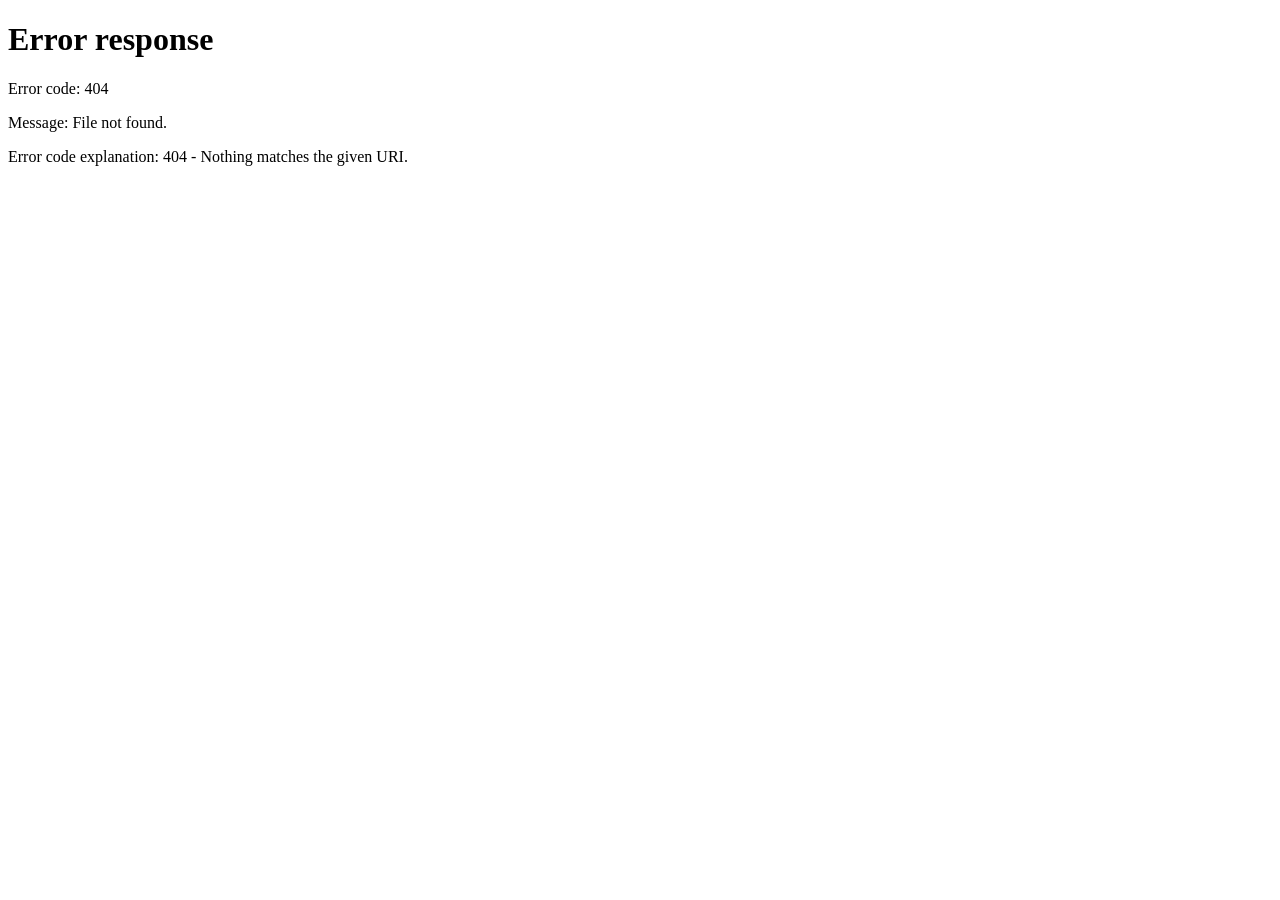
==== admin.html @ f564d9ea "Update existing files" ====
<!DOCTYPE html>
<html lang="en">
<head>
    <meta charset="UTF-8">
    <meta name="viewport" content="width=device-width, initial-scale=1.0">
    <title>PyPlay - Admin Control Panel</title>
    <!-- Fonts -->
    <link href="https://fonts.googleapis.com/css2?family=Inter:wght@400;500;600;700;800&display=swap" rel="stylesheet">
    <!-- Custom CSS -->
    <link rel="stylesheet" href="style.css">
    <style>
        .admin-layout {
            display: flex;
            flex-direction: column;
            gap: 2rem;
            height: calc(100vh - 120px);
            overflow-y: auto;
            padding: 1rem;
        }
        .stats-summary {
            display: grid;
            grid-template-columns: repeat(4, 1fr);
            gap: 1.5rem;
        }
        .admin-stat-card {
            background: var(--panel-bg);
            border: 1px solid var(--panel-border);
            border-radius: 16px;
            padding: 1.75rem;
            backdrop-filter: var(--glass-blur);
            text-align: left;
            position: relative;
            overflow: hidden;
        }
        .admin-stat-card::after {
            content: '';
            position: absolute;
            bottom: 0;
            left: 0;
            width: 100%;
            height: 4px;
            background: linear-gradient(90deg, #ef4444, #f59e0b);
        }
        .stat-label {
            font-size: 0.8rem;
            font-weight: 700;
            text-transform: uppercase;
            color: var(--text-muted);
            letter-spacing: 0.05em;
        }
        .stat-number {
            font-size: 2.25rem;
            font-weight: 800;
            color: #fff;
            margin-top: 0.5rem;
        }
        .user-table-container {
            flex-grow: 1;
            padding: 2rem;
            overflow-x: auto;
        }
        .admin-table {
            width: 100%;
            border-collapse: collapse;
            text-align: left;
        }
        .admin-table th {
            padding: 1rem;
            border-bottom: 2px solid var(--panel-border);
            font-size: 0.8rem;
            text-transform: uppercase;
            color: var(--text-muted);
            font-weight: 700;
        }
        .admin-table td {
            padding: 1.25rem 1rem;
            border-bottom: 1px solid rgba(255, 255, 255, 0.03);
            font-size: 0.9rem;
            color: var(--text-main);
            vertical-align: middle;
        }
        .admin-table tr:hover {
            background: rgba(255, 255, 255, 0.02);
        }
        .select-role {
            background: rgba(0,0,0,0.3);
            border: 1px solid var(--panel-border);
            color: #fff;
            padding: 0.35rem 0.75rem;
            border-radius: 8px;
            font-family: var(--font-ui);
            font-size: 0.85rem;
            outline: none;
            cursor: pointer;
        }
        .sync-banner {
            background: rgba(245, 158, 11, 0.1);
            border: 1px solid #f59e0b;
            color: #f59e0b;
            padding: 1rem;
            border-radius: 12px;
            display: flex;
            justify-content: space-between;
            align-items: center;
        }
        @media (max-width: 1024px) {
            .stats-summary {
                grid-template-columns: repeat(2, 1fr);
            }
        }
        @media (max-width: 640px) {
            .stats-summary {
                grid-template-columns: 1fr;
            }
        }
    </style>
</head>
<body>
    <div class="app-container">
        <!-- Header -->
        <header class="glass-panel header" id="admin-app-header">
            <div style="display: flex; align-items: center; gap: 1.5rem;">
                <a href="index.html" class="logo">
                    <div class="logo-icon">🐍</div>
                    <h1>PyPlay</h1>
                </a>
                <a href="index.html" class="btn btn-outline" style="padding: 0.35rem 0.75rem; font-size: 0.8rem;">🏠 Home</a>
                <span style="font-size:0.8rem; font-weight:700; background:rgba(239,68,68,0.15); color:#fca5a5; border:1px solid rgba(239,68,68,0.3); padding:0.2rem 0.6rem; border-radius:99px;">🛡️ Admin Panel</span>
            </div>
            <div id="admin-header-auth" style="display:flex; align-items:center; gap:1rem;"></div>
        </header>

        <!-- Main Workspace: Admin Layout -->
        <main class="admin-layout">
            <!-- Sync/Warning Banner -->
            <div class="sync-banner" id="sync-status-banner">
                <div>
                    <strong>⚠️ Running in Offline Demo Mode:</strong> No Google Sheets connection. Paste your script URL in the settings cog ⚙️ above to fetch live data!
                </div>
                <button class="btn btn-primary" id="generate-mock-users-btn" style="padding:0.4rem 0.8rem; font-size:0.75rem;">Generate Mock Data</button>
            </div>

            <!-- Premium Navigation Tabs -->
            <div class="tabs-container" style="display: flex; gap: 1rem; border-bottom: 1px solid var(--panel-border); padding-bottom: 1rem; margin-bottom: 0.5rem; flex-wrap: wrap;">
                <button class="btn btn-primary tab-btn" id="tab-learners-btn" onclick="switchTab('learners')" style="display: flex; align-items: center; gap: 0.5rem;">👥 Learners & Accounts</button>
                <button class="btn btn-outline tab-btn" id="tab-courses-btn" onclick="switchTab('courses')" style="display: flex; align-items: center; gap: 0.5rem;">📊 Course Analytics</button>
                <button class="btn btn-outline tab-btn" id="tab-logs-btn" onclick="switchTab('logs')" style="display: flex; align-items: center; gap: 0.5rem;">📜 System Activity Logs</button>
            </div>

            <!-- Tab 1 Content: Learners & Accounts -->
            <div id="tab-content-learners" class="tab-content" style="display: flex; flex-direction: column; gap: 2rem;">
                <!-- Stats grid -->
                <section class="stats-summary">
                    <div class="admin-stat-card">
                        <span class="stat-label">Total Users</span>
                        <div class="stat-number" id="stat-total-users">0</div>
                    </div>
                    <div class="admin-stat-card">
                        <span class="stat-label">Python Graduates</span>
                        <div class="stat-number" id="stat-total-graduates">0</div>
                    </div>
                    <div class="admin-stat-card">
                        <span class="stat-label">Avg. Progress</span>
                        <div class="stat-number" id="stat-avg-progress">0%</div>
                    </div>
                    <div class="admin-stat-card">
                        <span class="stat-label">Total System XP</span>
                        <div class="stat-number" id="stat-total-xp">0 XP</div>
                    </div>
                </section>

                <!-- Table of users -->
                <section class="glass-panel user-table-container">
                    <div style="display: flex; justify-content: space-between; align-items: center; margin-bottom: 1.5rem; flex-wrap: wrap; gap: 1rem;">
                        <h3 style="font-size:1.25rem; font-weight:700; color:#fff;">Learner Progression Table</h3>
                        <button class="btn btn-outline" id="force-sync-btn">🔄 Refresh Sheets Data</button>
                    </div>

                    <!-- Search and Filter Controls -->
                    <div class="search-filter-controls" style="display: flex; gap: 1rem; margin-bottom: 1.5rem; flex-wrap: wrap;">
                        <input type="text" id="admin-search-input" placeholder="🔍 Search name or email..." style="flex: 1; min-width: 250px; background: rgba(0,0,0,0.3); border: 1px solid var(--panel-border); color: white; border-radius: 8px; padding: 0.6rem 1rem; font-family: var(--font-ui); font-size: 0.9rem; outline: none; transition: border-color 0.2s;" oninput="filterUsersList()">
                        
                        <select id="admin-role-filter" style="background: rgba(0,0,0,0.3); border: 1px solid var(--panel-border); color: white; border-radius: 8px; padding: 0.6rem 1rem; font-family: var(--font-ui); font-size: 0.9rem; outline: none; cursor: pointer;" onchange="filterUsersList()">
                            <option value="all">👥 All Roles</option>
                            <option value="Learner">Learner</option>
                            <option value="Admin">Admin</option>
                        </select>

                        <select id="admin-progress-filter" style="background: rgba(0,0,0,0.3); border: 1px solid var(--panel-border); color: white; border-radius: 8px; padding: 0.6rem 1rem; font-family: var(--font-ui); font-size: 0.9rem; outline: none; cursor: pointer;" onchange="filterUsersList()">
                            <option value="all">📈 All Progress</option>
                            <option value="in_progress">In Progress</option>
                            <option value="completed">🏆 Graduates</option>
                        </select>
                    </div>

                    <table class="admin-table">
                        <thead>
                            <tr>
                                <th>User</th>
                                <th>Email</th>
                                <th>Role</th>
                                <th>Python Completed</th>
                                <th>Badges</th>
                                <th>Last Active</th>
                            </tr>
                        </thead>
                        <tbody id="users-tbody">
                            <tr>
                                <td colspan="6" style="text-align: center; color: var(--text-muted); padding: 3rem;">No users loaded yet. Add a Google Script URL or generate Mock Data.</td>
                            </tr>
                        </tbody>
                    </table>
                </section>
            </div>

            <!-- Tab 2 Content: Course Analytics -->
            <div id="tab-content-courses" class="tab-content" style="display: none; flex-direction: column; gap: 2rem;">
                <div class="course-analytics-grid" style="display: grid; grid-template-columns: repeat(2, 1fr); gap: 1.5rem;">
                    <!-- Python Basics Card -->
                    <div class="glass-panel course-stat-card" style="padding: 2rem; position: relative; overflow: hidden; border-left: 4px solid #10b981;">
                        <div style="display: flex; justify-content: space-between; align-items: center; margin-bottom: 1.5rem;">
                            <div style="display: flex; align-items: center; gap: 0.75rem;">
                                <span style="font-size: 2.5rem;">🐍</span>
                                <div>
                                    <h4 style="font-size: 1.25rem; font-weight: 700; color: #fff;">Python Basics</h4>
                                    <span style="font-size: 0.75rem; color: var(--text-muted);">13 Lessons • Beginner</span>
                                </div>
                            </div>
                            <span class="badge" style="background: rgba(16, 185, 129, 0.1); color: #10b981;">Active</span>
                        </div>
                        <div style="display: grid; grid-template-columns: repeat(3, 1fr); gap: 1rem; margin-bottom: 1.5rem;">
                            <div>
                                <span style="font-size: 0.75rem; color: var(--text-muted); text-transform: uppercase; font-weight: 700;">Enrolled</span>
                                <div id="course-python-enrolled" style="font-size: 1.75rem; font-weight: 800; color: #fff; margin-top: 0.25rem;">0</div>
                            </div>
                            <div>
                                <span style="font-size: 0.75rem; color: var(--text-muted); text-transform: uppercase; font-weight: 700;">Graduates</span>
                                <div id="course-python-graduates" style="font-size: 1.75rem; font-weight: 800; color: #fff; margin-top: 0.25rem;">0</div>
                            </div>
                            <div>
                                <span style="font-size: 0.75rem; color: var(--text-muted); text-transform: uppercase; font-weight: 700;">Avg Progress</span>
                                <div id="course-python-avg-progress" style="font-size: 1.75rem; font-weight: 800; color: #fff; margin-top: 0.25rem;">0%</div>
                            </div>
                        </div>
                        <div>
                            <div style="display: flex; justify-content: space-between; font-size: 0.8rem; margin-bottom: 0.35rem; color: var(--text-muted);">
                                <span>Overall Syllabus Progress</span>
                                <span id="course-python-progress-text">0%</span>
                            </div>
                            <div class="progress-bar-bg" style="width: 100%; height: 8px;">
                                <div id="course-python-progress-bar" class="progress-bar-fill" style="width: 0%; background: #10b981;"></div>
                            </div>
                        </div>
                    </div>

                    <!-- OpenCV Card -->
                    <div class="glass-panel course-stat-card" style="padding: 2rem; position: relative; overflow: hidden; border-left: 4px solid #3b82f6;">
                        <div style="display: flex; justify-content: space-between; align-items: center; margin-bottom: 1.5rem;">
                            <div style="display: flex; align-items: center; gap: 0.75rem;">
                                <span style="font-size: 2.5rem;">📷</span>
                                <div>
                                    <h4 style="font-size: 1.25rem; font-weight: 700; color: #fff;">OpenCV with Python</h4>
                                    <span style="font-size: 0.75rem; color: var(--text-muted);">14 Lessons • Intermediate</span>
                                </div>
                            </div>
                            <span class="badge" style="background: rgba(59, 130, 246, 0.1); color: #3b82f6;">Active</span>
                        </div>
                        <div style="display: grid; grid-template-columns: repeat(3, 1fr); gap: 1rem; margin-bottom: 1.5rem;">
                            <div>
                                <span style="font-size: 0.75rem; color: var(--text-muted); text-transform: uppercase; font-weight: 700;">Enrolled</span>
                                <div id="course-opencv-enrolled" style="font-size: 1.75rem; font-weight: 800; color: #fff; margin-top: 0.25rem;">0</div>
                            </div>
                            <div>
                                <span style="font-size: 0.75rem; color: var(--text-muted); text-transform: uppercase; font-weight: 700;">Graduates</span>
                                <div id="course-opencv-graduates" style="font-size: 1.75rem; font-weight: 800; color: #fff; margin-top: 0.25rem;">0</div>
                            </div>
                            <div>
                                <span style="font-size: 0.75rem; color: var(--text-muted); text-transform: uppercase; font-weight: 700;">Avg Progress</span>
                                <div id="course-opencv-avg-progress" style="font-size: 1.75rem; font-weight: 800; color: #fff; margin-top: 0.25rem;">0%</div>
                            </div>
                        </div>
                        <div>
                            <div style="display: flex; justify-content: space-between; font-size: 0.8rem; margin-bottom: 0.35rem; color: var(--text-muted);">
                                <span>Overall Syllabus Progress</span>
                                <span id="course-opencv-progress-text">0%</span>
                            </div>
                            <div class="progress-bar-bg" style="width: 100%; height: 8px;">
                                <div id="course-opencv-progress-bar" class="progress-bar-fill" style="width: 0%; background: #3b82f6;"></div>
                            </div>
                        </div>
                    </div>

                    <!-- Arduino Card -->
                    <div class="glass-panel course-stat-card" style="padding: 2rem; position: relative; overflow: hidden; border-left: 4px solid #ef4444;">
                        <div style="display: flex; justify-content: space-between; align-items: center; margin-bottom: 1.5rem;">
                            <div style="display: flex; align-items: center; gap: 0.75rem;">
                                <span style="font-size: 2.5rem;">🤖</span>
                                <div>
                                    <h4 style="font-size: 1.25rem; font-weight: 700; color: #fff;">Arduino & Electronics</h4>
                                    <span style="font-size: 0.75rem; color: var(--text-muted);">10 Lessons • Beginner</span>
                                </div>
                            </div>
                            <span class="badge" style="background: rgba(239, 68, 68, 0.1); color: #ef4444;">Active</span>
                        </div>
                        <div style="display: grid; grid-template-columns: repeat(3, 1fr); gap: 1rem; margin-bottom: 1.5rem;">
                            <div>
                                <span style="font-size: 0.75rem; color: var(--text-muted); text-transform: uppercase; font-weight: 700;">Enrolled</span>
                                <div id="course-arduino-enrolled" style="font-size: 1.75rem; font-weight: 800; color: #fff; margin-top: 0.25rem;">0</div>
                            </div>
                            <div>
                                <span style="font-size: 0.75rem; color: var(--text-muted); text-transform: uppercase; font-weight: 700;">Graduates</span>
                                <div id="course-arduino-graduates" style="font-size: 1.75rem; font-weight: 800; color: #fff; margin-top: 0.25rem;">0</div>
                            </div>
                            <div>
                                <span style="font-size: 0.75rem; color: var(--text-muted); text-transform: uppercase; font-weight: 700;">Avg Progress</span>
                                <div id="course-arduino-avg-progress" style="font-size: 1.75rem; font-weight: 800; color: #fff; margin-top: 0.25rem;">0%</div>
                            </div>
                        </div>
                        <div>
                            <div style="display: flex; justify-content: space-between; font-size: 0.8rem; margin-bottom: 0.35rem; color: var(--text-muted);">
                                <span>Overall Syllabus Progress</span>
                                <span id="course-arduino-progress-text">0%</span>
                            </div>
                            <div class="progress-bar-bg" style="width: 100%; height: 8px;">
                                <div id="course-arduino-progress-bar" class="progress-bar-fill" style="width: 0%; background: #ef4444;"></div>
                            </div>
                        </div>
                    </div>

                    <!-- Data Vis Card -->
                    <div class="glass-panel course-stat-card" style="padding: 2rem; position: relative; overflow: hidden; border-left: 4px solid #f59e0b;">
                        <div style="display: flex; justify-content: space-between; align-items: center; margin-bottom: 1.5rem;">
                            <div style="display: flex; align-items: center; gap: 0.75rem;">
                                <span style="font-size: 2.5rem;">📊</span>
                                <div>
                                    <h4 style="font-size: 1.25rem; font-weight: 700; color: #fff;">Data Vis & Analytics</h4>
                                    <span style="font-size: 0.75rem; color: var(--text-muted);">10 Lessons • Intermediate</span>
                                </div>
                            </div>
                            <span class="badge" style="background: rgba(245, 158, 11, 0.1); color: #f59e0b;">Active</span>
                        </div>
                        <div style="display: grid; grid-template-columns: repeat(3, 1fr); gap: 1rem; margin-bottom: 1.5rem;">
                            <div>
                                <span style="font-size: 0.75rem; color: var(--text-muted); text-transform: uppercase; font-weight: 700;">Enrolled</span>
                                <div id="course-datavis-enrolled" style="font-size: 1.75rem; font-weight: 800; color: #fff; margin-top: 0.25rem;">0</div>
                            </div>
                            <div>
                                <span style="font-size: 0.75rem; color: var(--text-muted); text-transform: uppercase; font-weight: 700;">Graduates</span>
                                <div id="course-datavis-graduates" style="font-size: 1.75rem; font-weight: 800; color: #fff; margin-top: 0.25rem;">0</div>
                            </div>
                            <div>
                                <span style="font-size: 0.75rem; color: var(--text-muted); text-transform: uppercase; font-weight: 700;">Avg Progress</span>
                                <div id="course-datavis-avg-progress" style="font-size: 1.75rem; font-weight: 800; color: #fff; margin-top: 0.25rem;">0%</div>
                            </div>
                        </div>
                        <div>
                            <div style="display: flex; justify-content: space-between; font-size: 0.8rem; margin-bottom: 0.35rem; color: var(--text-muted);">
                                <span>Overall Syllabus Progress</span>
                                <span id="course-datavis-progress-text">0%</span>
                            </div>
                            <div class="progress-bar-bg" style="width: 100%; height: 8px;">
                                <div id="course-datavis-progress-bar" class="progress-bar-fill" style="width: 0%; background: #f59e0b;"></div>
                            </div>
                        </div>
                    </div>
                </div>
            </div>

            <!-- Tab 3 Content: System Logs -->
            <div id="tab-content-logs" class="tab-content" style="display: none; flex-direction: column; gap: 1.5rem;">
                <div class="glass-panel user-table-container">
                    <div style="display: flex; justify-content: space-between; align-items: center; margin-bottom: 1.5rem; flex-wrap: wrap; gap: 1rem;">
                        <h3 style="font-size:1.25rem; font-weight:700; color:#fff;">System Activity Logs</h3>
                        <input type="text" id="admin-logs-search" placeholder="🔍 Filter logs by details, email, name..." style="width: 300px; background: rgba(0,0,0,0.3); border: 1px solid var(--panel-border); color: white; border-radius: 8px; padding: 0.6rem 1rem; font-family: var(--font-ui); font-size: 0.9rem; outline: none;" oninput="filterLogsList()">
                    </div>
                    <table class="admin-table">
                        <thead>
                            <tr>
                                <th style="width: 20%;">Timestamp</th>
                                <th style="width: 25%;">User</th>
                                <th style="width: 25%;">Email</th>
                                <th style="width: 30%;">Activity Details</th>
                            </tr>
                        </thead>
                        <tbody id="logs-tbody">
                            <tr>
                                <td colspan="4" style="text-align: center; color: var(--text-muted); padding: 3rem;">No activity logs found.</td>
                            </tr>
                        </tbody>
                    </table>
                </div>
            </div>
        </main>
    </div>

    <!-- Scripts -->
    <script src="auth.js"></script>
    <script>
        // Check admin role
        window.addEventListener('DOMContentLoaded', async () => {
            if (!PyPlayAuth.user || PyPlayAuth.user.role !== 'Admin') {
                alert("Access Denied: Admins Only.");
                window.location.href = 'index.html';
                return;
            }

            // Explicitly inject auth controls into the admin header's dedicated slot
            (function renderAdminHeaderAuth() {
                const slot = document.getElementById('admin-header-auth');
                if (!slot || !PyPlayAuth.user) return;
                const u = PyPlayAuth.user;
                document.documentElement.style.setProperty('--accent-primary', u.color);
                slot.innerHTML = `
                    <div class="user-status-widget" onclick="window.location.href='dashboard.html'" style="cursor:pointer; display:flex; align-items:center; gap:0.5rem; background: rgba(255,255,255,0.05); padding: 0.5rem 1rem; border-radius: 99px;">
                        <span style="font-size: 1.5rem; cursor:pointer;" title="Click to edit nickname" onclick="event.stopPropagation(); PyPlayAuth.editNicknamePrompt();">${u.avatar}</span>
                        <span style="font-weight:600; font-size:0.9rem;">${u.name}</span>
                        <span style="font-size: 0.7rem; background:rgba(239, 68, 68, 0.2); color:#fca5a5; padding:0.2rem 0.5rem; border-radius:4px;">Admin</span>
                    </div>
                    <a href="dashboard.html" class="btn btn-outline" style="border-color: rgba(59, 130, 246, 0.4); color: #93c5fd;">📊 Dashboard</a>
                    <button class="btn btn-outline" onclick="PyPlayAuth.openSettingsModal()" style="border-color: rgba(255,255,255,0.2); color: #fff;">⚙️ Settings</button>
                    <button class="btn btn-outline" onclick="PyPlayAuth.logout()">Log Out</button>
                `;
            })();

            let usersList = [];
            let logsList = [];

            // Tab switching system
            window.switchTab = function(tabName) {
                document.querySelectorAll('.tab-content').forEach(el => el.style.display = 'none');
                const targetContent = document.getElementById(`tab-content-${tabName}`);
                if (targetContent) {
                    targetContent.style.display = tabName === 'courses' ? 'grid' : 'flex';
                }
                
                document.querySelectorAll('.tab-btn').forEach(btn => {
                    btn.className = 'btn btn-outline tab-btn';
                });
                const activeBtn = document.getElementById(`tab-${tabName}-btn`);
                if (activeBtn) {
                    activeBtn.className = 'btn btn-primary tab-btn';
                }
            };

            // If Sheets URL is set, load users and logs
            if (PyPlayAuth.scriptUrl) {
                await loadLiveUsers();
            } else {
                document.getElementById('sync-status-banner').innerHTML = `
                    <div style="color: #f59e0b;">
                        <strong>⚠️ Offline Mode:</strong> Google Sheets URL not configured. Using local offline mock records.
                    </div>
                `;
                const mockU = localStorage.getItem('pyplay_mock_users');
                const mockL = localStorage.getItem('pyplay_mock_logs');
                usersList = mockU ? JSON.parse(mockU) : [];
                logsList = mockL ? JSON.parse(mockL) : [];
                filterUsersList();
                filterLogsList();
            }

            async function loadLiveUsers() {
                document.getElementById('users-tbody').innerHTML = `<tr><td colspan="6" style="text-align: center; color: var(--text-muted); padding: 3rem;">Syncing user data from Google Sheets...</td></tr>`;
                document.getElementById('logs-tbody').innerHTML = `<tr><td colspan="4" style="text-align: center; color: var(--text-muted); padding: 3rem;">Syncing system logs from Google Sheets...</td></tr>`;
                try {
                    usersList = await PyPlayAuth.getAllUsersFromSheets();
                    logsList = await PyPlayAuth.getAllLogsFromSheets();
                    // Show success even if sheets are empty — empty sheet ≠ connection failure
                    document.getElementById('sync-status-banner').innerHTML = `
                        <div style="color: #10b981;">
                            <strong>🟢 Google Sheets Connected:</strong> Synced ${usersList.length} users and ${logsList.length} activity logs.
                            ${usersList.length === 0 ? '<span style="color:#f59e0b;"> (Sheet appears empty — add users to see data here.)</span>' : ''}
                        </div>
                    `;
                    filterUsersList();
                    filterLogsList();
                } catch (err) {
                    console.error("Failed to load data from sheets:", err);
                    document.getElementById('sync-status-banner').innerHTML = `
                        <div style="color: #ef4444;">
                            <strong>🔴 Sync Failed:</strong> Could not reach Google Sheets. Check your Script URL in ⚙️ Settings, or ensure the Apps Script is deployed as a public Web App.
                            <br><small style="color:var(--text-muted); margin-top:0.25rem; display:block;">Showing cached offline records instead.</small>
                        </div>
                    `;
                    const mockU = localStorage.getItem('pyplay_mock_users');
                    const mockL = localStorage.getItem('pyplay_mock_logs');
                    usersList = mockU ? JSON.parse(mockU) : [];
                    logsList = mockL ? JSON.parse(mockL) : [];
                    filterUsersList();
                    filterLogsList();
                }
            }

            // Real-time filtering engine for Learners
            window.filterUsersList = function() {
                const searchVal = document.getElementById('admin-search-input').value.toLowerCase().trim();
                const roleVal = document.getElementById('admin-role-filter').value;
                const progressVal = document.getElementById('admin-progress-filter').value;

                const filtered = usersList.filter(u => {
                    const matchesSearch = !searchVal || 
                                          (u.name && u.name.toLowerCase().includes(searchVal)) || 
                                          (u.email && u.email.toLowerCase().includes(searchVal));
                    
                    const matchesRole = roleVal === 'all' || u.role === roleVal;

                    let progress = {};
                    try {
                        progress = typeof u.progress === 'string' ? JSON.parse(u.progress) : (u.progress || {});
                    } catch (e) {
                        console.error(e);
                    }
                    const pyProgress = progress.python || { completed_lessons: [], completed: false };
                    
                    let matchesProgress = true;
                    if (progressVal === 'in_progress') {
                        matchesProgress = !pyProgress.completed;
                    } else if (progressVal === 'completed') {
                        matchesProgress = pyProgress.completed;
                    }

                    return matchesSearch && matchesRole && matchesProgress;
                });

                renderStatistics(filtered);
            }

            // Real-time filtering engine for Logs
            window.filterLogsList = function() {
                const searchVal = document.getElementById('admin-logs-search').value.toLowerCase().trim();
                const filtered = logsList.filter(l => {
                    const matchesSearch = !searchVal || 
                                          (l.name && l.name.toLowerCase().includes(searchVal)) || 
                                          (l.email && l.email.toLowerCase().includes(searchVal)) ||
                                          (l.status && l.status.toLowerCase().includes(searchVal)) ||
                                          (l.timestamp && l.timestamp.toLowerCase().includes(searchVal));
                    return matchesSearch;
                });
                renderLogs(filtered);
            };

            function calculateCourseMetrics() {
                const courses = {
                    python: { totalLessons: 13, enrolled: 0, graduates: 0, totalCompletedLessons: 0 },
                    opencv: { totalLessons: 14, enrolled: 0, graduates: 0, totalCompletedLessons: 0 },
                    arduino: { totalLessons: 10, enrolled: 0, graduates: 0, totalCompletedLessons: 0 },
                    datavis: { totalLessons: 10, enrolled: 0, graduates: 0, totalCompletedLessons: 0 }
                };

                usersList.forEach(u => {
                    let progress = {};
                    try {
                        progress = typeof u.progress === 'string' ? JSON.parse(u.progress) : (u.progress || {});
                    } catch (e) {
                        console.error("Error parsing progress for metrics:", e);
                    }

                    Object.keys(courses).forEach(courseKey => {
                        const courseData = progress[courseKey] || {};
                        const completedLessons = courseData.completed_lessons || [];
                        
                        if (completedLessons.length > 0 || courseData.completed) {
                            courses[courseKey].enrolled++;
                            courses[courseKey].totalCompletedLessons += completedLessons.length;
                        }
                        if (courseData.completed) {
                            courses[courseKey].graduates++;
                        }
                    });
                });

                Object.keys(courses).forEach(courseKey => {
                    const c = courses[courseKey];
                    const enrolledEl = document.getElementById(`course-${courseKey}-enrolled`);
                    const gradsEl = document.getElementById(`course-${courseKey}-graduates`);
                    const avgProgEl = document.getElementById(`course-${courseKey}-avg-progress`);
                    const textEl = document.getElementById(`course-${courseKey}-progress-text`);
                    const barEl = document.getElementById(`course-${courseKey}-progress-bar`);

                    if (enrolledEl) enrolledEl.textContent = c.enrolled;
                    if (gradsEl) gradsEl.textContent = c.graduates;

                    const avgProg = c.enrolled > 0 ? Math.round((c.totalCompletedLessons / (c.enrolled * c.totalLessons)) * 100) : 0;
                    if (avgProgEl) avgProgEl.textContent = `${avgProg}%`;
                    if (textEl) textEl.textContent = `${avgProg}%`;
                    if (barEl) barEl.style.width = `${avgProg}%`;
                });
            }

            function renderLogs(logs) {
                const tbody = document.getElementById('logs-tbody');
                tbody.innerHTML = '';
                
                if (logs.length === 0) {
                    tbody.innerHTML = `<tr><td colspan="4" style="text-align: center; color: var(--text-muted); padding: 3rem;">No activity logs found.</td></tr>`;
                    return;
                }

                // Sort descending by timestamp
                const sortedLogs = [...logs].sort((a, b) => new Date(b.timestamp) - new Date(a.timestamp));

                sortedLogs.forEach(l => {
                    const tr = document.createElement('tr');
                    const timeStr = l.timestamp ? new Date(l.timestamp).toLocaleString() : 'N/A';
                    tr.innerHTML = `
                        <td style="color: var(--text-muted); font-size: 0.85rem;">${timeStr}</td>
                        <td style="font-weight: 600;">${l.name || 'Unknown'}</td>
                        <td>${l.email || 'N/A'}</td>
                        <td style="color: #93c5fd; font-family: monospace;">${l.status || 'N/A'}</td>
                    `;
                    tbody.appendChild(tr);
                });
            }

            function renderStatistics(users) {
                const tbody = document.getElementById('users-tbody');
                tbody.innerHTML = '';

                if (users.length === 0) {
                    tbody.innerHTML = `<tr><td colspan="6" style="text-align: center; color: var(--text-muted); padding: 3rem;">No users found. Try generating Mock Data below.</td></tr>`;
                    return;
                }

                let totalGraduates = 0;
                let totalXp = 0;
                let totalLessonsCompleted = 0;

                users.forEach(u => {
                    let progress = {};
                    try {
                        progress = typeof u.progress === 'string' ? JSON.parse(u.progress) : (u.progress || {});
                    } catch (e) {
                        console.error("Error parsing user progress", e);
                    }

                    const pyProgress = progress.python || { completed_lessons: [], completed: false };
                    const completedLessonsCount = pyProgress.completed_lessons ? pyProgress.completed_lessons.length : 0;
                    
                    if (pyProgress.completed) totalGraduates++;
                    
                    // Sum all XP from all courses
                    let userTotalCompletedLessons = 0;
                    Object.keys(progress).forEach(courseKey => {
                        const cl = progress[courseKey]?.completed_lessons || [];
                        userTotalCompletedLessons += cl.length;
                    });

                    totalXp += (userTotalCompletedLessons * 100);
                    totalLessonsCompleted += completedLessonsCount;

                    const badgesText = pyProgress.completed ? '🏆 Python Graduate' : 'None';
                    const lastUpdatedDate = u.lastUpdated ? new Date(u.lastUpdated).toLocaleDateString() : 'N/A';

                    const tr = document.createElement('tr');
                    tr.innerHTML = `
                        <td style="display:flex; align-items:center; gap:0.75rem;">
                            <span style="font-size:1.75rem;">${u.avatar || '🐱'}</span>
                            <span style="font-weight:600;">${u.name}</span>
                        </td>
                        <td>${u.email}</td>
                        <td>
                            <select class="select-role" data-email="${u.email}">
                                <option value="Learner" ${u.role === 'Learner' ? 'selected' : ''}>Learner</option>
                                <option value="Admin" ${u.role === 'Admin' ? 'selected' : ''}>Admin</option>
                            </select>
                        </td>
                        <td>
                            <div style="display:flex; align-items:center; gap:0.5rem;">
                                <span>${completedLessonsCount} / 13</span>
                                <div class="progress-bar-bg" style="width: 60px; height: 6px;">
                                    <div class="progress-bar-fill" style="width: ${(completedLessonsCount / 13) * 100}%; background: ${u.color || 'var(--accent-primary)'}"></div>
                                </div>
                            </div>
                        </td>
                        <td><span class="badge" style="background: ${pyProgress.completed ? 'rgba(16,185,129,0.1)' : 'rgba(255,255,255,0.05)'}; color: ${pyProgress.completed ? '#34d399' : 'var(--text-muted)'}">${badgesText}</span></td>
                        <td>${lastUpdatedDate}</td>
                    `;
                    
                    tbody.appendChild(tr);
                });

                // Calculate & Render Stats Metrics
                document.getElementById('stat-total-users').textContent = users.length;
                document.getElementById('stat-total-graduates').textContent = totalGraduates;
                document.getElementById('stat-total-xp').textContent = `${totalXp} XP`;
                
                const avgProgressVal = users.length > 0 ? Math.round(((totalLessonsCompleted / (users.length * 13)) * 100)) : 0;
                document.getElementById('stat-avg-progress').textContent = `${avgProgressVal}%`;

                // Recalculate per-course metrics
                calculateCourseMetrics();

                // Add event listeners to role updates
                document.querySelectorAll('.select-role').forEach(select => {
                    select.onchange = async (e) => {
                        const email = e.target.getAttribute('data-email');
                        const newRole = e.target.value;
                        
                        const targetUserIndex = usersList.findIndex(u => u.email === email);
                        if (targetUserIndex !== -1) {
                            usersList[targetUserIndex].role = newRole;
                            
                            if (email === PyPlayAuth.user.email) {
                                alert("Warning: You are modifying your own role. Demoting yourself will lock you out of this dashboard!");
                            }
                            
                            if (PyPlayAuth.scriptUrl) {
                                await PyPlayAuth.pushUserToSheets(usersList[targetUserIndex]);
                                await PyPlayAuth.logToSheets(PyPlayAuth.user.email, PyPlayAuth.user.name, `Manually updated role of ${email} to ${newRole}`);
                            } else {
                                localStorage.setItem('pyplay_mock_users', JSON.stringify(usersList));
                            }
                            
                            alert(`Role of ${email} successfully updated to ${newRole}!`);
                            filterUsersList();
                        }
                    };
                });
            }

            // Sync actions
            document.getElementById('force-sync-btn').onclick = async () => {
                if (PyPlayAuth.scriptUrl) {
                    await loadLiveUsers();
                    alert("Data refreshed successfully from Google Sheets!");
                } else {
                    alert("Please set a Google Apps Script Web App URL first to load live records.");
                }
            };

            // Generate Mock data helper for validation
            const mockBtn = document.getElementById('generate-mock-users-btn');
            if (mockBtn) {
                mockBtn.onclick = () => {
                    const mockUsers = [
                        {
                            email: "panda_coder@pyplay.com",
                            name: "Panda Coder",
                            avatar: "🐼",
                            color: "#10b981",
                            role: "Learner",
                            progress: { 
                                python: { completed_lessons: [0, 1, 2, 3, 4, 5], completed: false },
                                opencv: { completed_lessons: [0, 1, 2], completed: false }
                            },
                            lastUpdated: new Date(Date.now() - 3600000).toISOString()
                        },
                        {
                            email: "unicorn_dev@pyplay.com",
                            name: "Unicorn Dev",
                            avatar: "🦄",
                            color: "#8b5cf6",
                            role: "Learner",
                            progress: { 
                                python: { completed_lessons: [0, 1, 2, 3, 4, 5, 6, 7, 8, 9, 10, 11, 12], completed: true },
                                opencv: { completed_lessons: [0, 1, 2, 3, 4, 5, 6, 7, 8, 9, 10, 11, 12, 13], completed: true },
                                datavis: { completed_lessons: [0, 1, 2, 3], completed: false }
                            },
                            lastUpdated: new Date(Date.now() - 7200000).toISOString()
                        },
                        {
                            email: "fox_master@pyplay.com",
                            name: "Fox Master",
                            avatar: "🦊",
                            color: "#ef4444",
                            role: "Learner",
                            progress: { 
                                python: { completed_lessons: [0, 1], completed: false },
                                arduino: { completed_lessons: [0, 1, 2, 3, 4], completed: false }
                            },
                            lastUpdated: new Date().toISOString()
                        },
                        {
                            email: "admin_boss@pyplay.com",
                            name: "Admin Boss",
                            avatar: "🦁",
                            color: "#3b82f6",
                            role: "Admin",
                            progress: { python: { completed_lessons: [0, 1, 2], completed: false } },
                            lastUpdated: new Date().toISOString()
                        }
                    ];
                    
                    const mockLogs = [
                        { timestamp: new Date(Date.now() - 600000).toISOString(), email: "panda_coder@pyplay.com", name: "Panda Coder", status: "Completed Lesson 3 in Python Basics" },
                        { timestamp: new Date(Date.now() - 1200000).toISOString(), email: "unicorn_dev@pyplay.com", name: "Unicorn Dev", status: "Joined OpenCV with Python" },
                        { timestamp: new Date(Date.now() - 1800000).toISOString(), email: "fox_master@pyplay.com", name: "Fox Master", status: "Logged In" },
                        { timestamp: new Date(Date.now() - 2400000).toISOString(), email: "admin_boss@pyplay.com", name: "Admin Boss", status: "Manually updated role of panda_coder@pyplay.com to Learner" }
                    ];

                    localStorage.setItem('pyplay_mock_users', JSON.stringify(mockUsers));
                    localStorage.setItem('pyplay_mock_logs', JSON.stringify(mockLogs));
                    usersList = mockUsers;
                    logsList = mockLogs;
                    
                    filterUsersList();
                    filterLogsList();
                    alert("Mock user and log database generated successfully! You can now analyze course statistics and logs.");
                };
            }
        });
    </script>
</body>
</html>
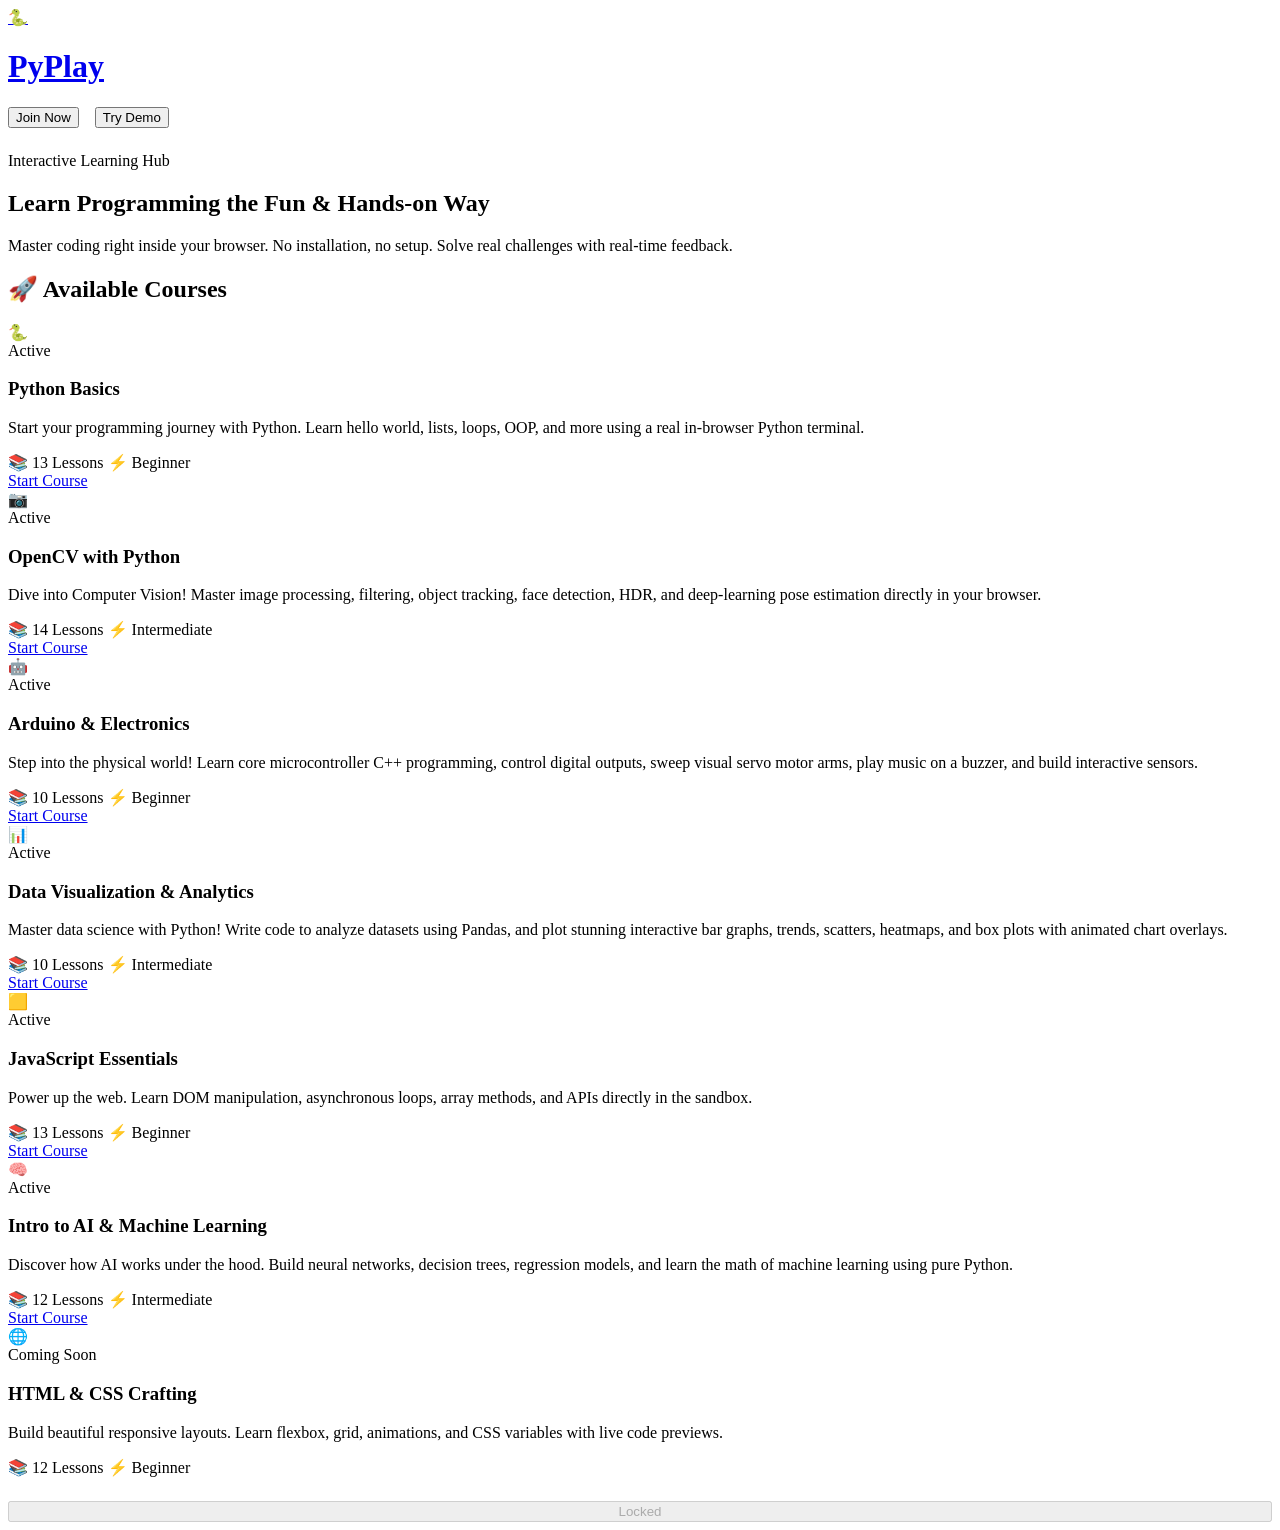
==== commit e795bc2e: "Update existing files" ====
--- a/admin.html
+++ b/admin.html
@@ -3,7 +3,7 @@
 <head>
     <meta charset="UTF-8">
     <meta name="viewport" content="width=device-width, initial-scale=1.0">
-    <title>PyPlay - Admin Control Panel</title>
+    <title>PyPlay - Admin Dashboard</title>
     <!-- Fonts -->
     <link href="https://fonts.googleapis.com/css2?family=Inter:wght@400;500;600;700;800&display=swap" rel="stylesheet">
     <!-- Custom CSS -->
@@ -13,792 +13,329 @@
             display: flex;
             flex-direction: column;
             gap: 2rem;
+            padding: 1rem 0;
             height: calc(100vh - 120px);
             overflow-y: auto;
-            padding: 1rem;
-        }
-        .stats-summary {
+        }
+        
+        .admin-header-section {
+            display: flex;
+            justify-content: space-between;
+            align-items: center;
+        }
+
+        .sync-status-card {
+            background: rgba(0, 0, 0, 0.2);
+            padding: 1rem 1.5rem;
+            border-radius: 12px;
+            border: 1px solid var(--panel-border);
+            display: flex;
+            align-items: center;
+            gap: 1rem;
+        }
+
+        .sync-indicator {
+            width: 12px;
+            height: 12px;
+            border-radius: 50%;
+            background: var(--text-muted);
+        }
+        .sync-indicator.syncing {
+            background: #f59e0b;
+            animation: pulse 1s infinite;
+        }
+        .sync-indicator.success {
+            background: var(--success);
+            box-shadow: 0 0 10px rgba(16, 185, 129, 0.5);
+        }
+        .sync-indicator.error {
+            background: var(--error);
+            box-shadow: 0 0 10px rgba(239, 68, 68, 0.5);
+        }
+        @keyframes pulse {
+            0% { transform: scale(1); opacity: 1; }
+            50% { transform: scale(1.2); opacity: 0.5; }
+            100% { transform: scale(1); opacity: 1; }
+        }
+
+        .stats-grid {
             display: grid;
-            grid-template-columns: repeat(4, 1fr);
+            grid-template-columns: repeat(auto-fill, minmax(200px, 1fr));
+            gap: 1.25rem;
+        }
+
+        .stat-card {
+            background: rgba(0,0,0,0.2);
+            padding: 1.5rem;
+            border-radius: 12px;
+            border: 1px solid var(--panel-border);
+            text-align: center;
+        }
+        
+        .stat-card.primary {
+            border-color: rgba(59, 130, 246, 0.3);
+            background: linear-gradient(135deg, rgba(59, 130, 246, 0.05), rgba(0,0,0,0.2));
+        }
+
+        .stat-value {
+            font-size: 2rem;
+            font-weight: 700;
+            color: #fff;
+            margin-top: 0.25rem;
+        }
+
+        .users-panel {
+            display: flex;
+            flex-direction: column;
             gap: 1.5rem;
-        }
-        .admin-stat-card {
-            background: var(--panel-bg);
-            border: 1px solid var(--panel-border);
-            border-radius: 16px;
-            padding: 1.75rem;
-            backdrop-filter: var(--glass-blur);
-            text-align: left;
-            position: relative;
-            overflow: hidden;
-        }
-        .admin-stat-card::after {
-            content: '';
-            position: absolute;
-            bottom: 0;
-            left: 0;
-            width: 100%;
-            height: 4px;
-            background: linear-gradient(90deg, #ef4444, #f59e0b);
-        }
-        .stat-label {
-            font-size: 0.8rem;
-            font-weight: 700;
-            text-transform: uppercase;
-            color: var(--text-muted);
-            letter-spacing: 0.05em;
-        }
-        .stat-number {
-            font-size: 2.25rem;
-            font-weight: 800;
+            padding: 2rem;
+        }
+
+        .table-controls {
+            display: flex;
+            justify-content: space-between;
+            align-items: center;
+            gap: 1rem;
+            flex-wrap: wrap;
+        }
+
+        .search-input {
+            flex: 1;
+            min-width: 250px;
+            padding: 0.65rem 1rem;
+            background: rgba(0, 0, 0, 0.25);
+            border: 1px solid var(--panel-border);
+            border-radius: 8px;
             color: #fff;
-            margin-top: 0.5rem;
-        }
-        .user-table-container {
-            flex-grow: 1;
-            padding: 2rem;
+            font-family: inherit;
+            font-size: 0.9rem;
+            transition: all 0.2s ease;
+        }
+
+        .search-input:focus {
+            outline: none;
+            border-color: var(--accent-primary);
+            box-shadow: 0 0 10px rgba(59, 130, 246, 0.15);
+        }
+
+        .filter-select {
+            padding: 0.65rem 1rem;
+            background: rgba(0, 0, 0, 0.25);
+            border: 1px solid var(--panel-border);
+            border-radius: 8px;
+            color: #fff;
+            font-family: inherit;
+            font-size: 0.9rem;
+            cursor: pointer;
+        }
+        
+        .filter-select:focus {
+            outline: none;
+            border-color: var(--accent-primary);
+        }
+        
+        .filter-select option {
+            background: #1e293b;
+            color: #fff;
+        }
+
+        .table-container {
             overflow-x: auto;
-        }
+            border-radius: 12px;
+            border: 1px solid var(--panel-border);
+            background: rgba(0, 0, 0, 0.1);
+        }
+
         .admin-table {
             width: 100%;
             border-collapse: collapse;
             text-align: left;
         }
+
         .admin-table th {
+            background: rgba(255, 255, 255, 0.05);
             padding: 1rem;
-            border-bottom: 2px solid var(--panel-border);
             font-size: 0.8rem;
             text-transform: uppercase;
+            font-weight: 700;
             color: var(--text-muted);
-            font-weight: 700;
-        }
+            border-bottom: 1px solid var(--panel-border);
+            white-space: nowrap;
+        }
+
         .admin-table td {
-            padding: 1.25rem 1rem;
-            border-bottom: 1px solid rgba(255, 255, 255, 0.03);
+            padding: 1rem;
+            border-bottom: 1px solid rgba(255, 255, 255, 0.02);
             font-size: 0.9rem;
-            color: var(--text-main);
-            vertical-align: middle;
-        }
+        }
+        
         .admin-table tr:hover {
             background: rgba(255, 255, 255, 0.02);
         }
-        .select-role {
-            background: rgba(0,0,0,0.3);
-            border: 1px solid var(--panel-border);
-            color: #fff;
-            padding: 0.35rem 0.75rem;
-            border-radius: 8px;
-            font-family: var(--font-ui);
-            font-size: 0.85rem;
-            outline: none;
-            cursor: pointer;
-        }
-        .sync-banner {
-            background: rgba(245, 158, 11, 0.1);
-            border: 1px solid #f59e0b;
-            color: #f59e0b;
-            padding: 1rem;
-            border-radius: 12px;
-            display: flex;
-            justify-content: space-between;
-            align-items: center;
-        }
-        @media (max-width: 1024px) {
-            .stats-summary {
-                grid-template-columns: repeat(2, 1fr);
-            }
-        }
-        @media (max-width: 640px) {
-            .stats-summary {
-                grid-template-columns: 1fr;
-            }
+
+        .user-cell {
+            display: flex;
+            align-items: center;
+            gap: 0.75rem;
+        }
+
+        .user-avatar-small {
+            width: 32px;
+            height: 32px;
+            border-radius: 50%;
+            background: rgba(255,255,255,0.05);
+            display: flex;
+            align-items: center;
+            justify-content: center;
+            font-size: 1.2rem;
+        }
+        
+        .badge-list {
+            display: flex;
+            gap: 0.25rem;
+            flex-wrap: wrap;
+        }
+        
+        .badge-icon-small {
+            font-size: 1.2rem;
+            cursor: help;
+        }
+        
+        .course-progress-bar {
+            width: 80px;
+            height: 6px;
+            background: rgba(255, 255, 255, 0.1);
+            border-radius: 3px;
+            overflow: hidden;
+            display: inline-block;
+            vertical-align: middle;
+            margin-left: 0.5rem;
+        }
+        
+        .course-progress-fill {
+            height: 100%;
+            background: var(--accent-primary);
+        }
+
+        .course-progress-fill.completed {
+            background: var(--success);
         }
     </style>
 </head>
 <body>
     <div class="app-container">
         <!-- Header -->
-        <header class="glass-panel header" id="admin-app-header">
+        <header class="glass-panel header">
             <div style="display: flex; align-items: center; gap: 1.5rem;">
                 <a href="index.html" class="logo">
                     <div class="logo-icon">🐍</div>
                     <h1>PyPlay</h1>
                 </a>
-                <a href="index.html" class="btn btn-outline" style="padding: 0.35rem 0.75rem; font-size: 0.8rem;">🏠 Home</a>
-                <span style="font-size:0.8rem; font-weight:700; background:rgba(239,68,68,0.15); color:#fca5a5; border:1px solid rgba(239,68,68,0.3); padding:0.2rem 0.6rem; border-radius:99px;">🛡️ Admin Panel</span>
+                
             </div>
-            <div id="admin-header-auth" style="display:flex; align-items:center; gap:1rem;"></div>
+            <div class="controls"></div>
         </header>
 
-        <!-- Main Workspace: Admin Layout -->
+        <!-- Main Workspace -->
         <main class="admin-layout">
-            <!-- Sync/Warning Banner -->
-            <div class="sync-banner" id="sync-status-banner">
+            
+            <div class="admin-header-section">
                 <div>
-                    <strong>⚠️ Running in Offline Demo Mode:</strong> No Google Sheets connection. Paste your script URL in the settings cog ⚙️ above to fetch live data!
-                </div>
-                <button class="btn btn-primary" id="generate-mock-users-btn" style="padding:0.4rem 0.8rem; font-size:0.75rem;">Generate Mock Data</button>
+                    <h2 style="font-size: 2rem; font-weight: 800; color: #fff;">Admin Dashboard</h2>
+                    <p style="color: var(--text-muted); font-size: 0.95rem;">System overview and user management</p>
+                </div>
+                
+                <div class="sync-status-card">
+                    <div class="sync-indicator" id="sync-indicator"></div>
+                    <div>
+                        <div style="font-size: 0.75rem; font-weight: 600; text-transform: uppercase; color: var(--text-muted);">Sync Status</div>
+                        <div id="sync-text" style="font-size: 0.9rem; color: #fff;">Waiting to sync...</div>
+                    </div>
+                    <button class="btn btn-outline" style="padding: 0.4rem 0.8rem; margin-left: 1rem;" id="btn-refresh-data">
+                        🔄 Refresh
+                    </button>
+                </div>
             </div>
 
-            <!-- Premium Navigation Tabs -->
-            <div class="tabs-container" style="display: flex; gap: 1rem; border-bottom: 1px solid var(--panel-border); padding-bottom: 1rem; margin-bottom: 0.5rem; flex-wrap: wrap;">
-                <button class="btn btn-primary tab-btn" id="tab-learners-btn" onclick="switchTab('learners')" style="display: flex; align-items: center; gap: 0.5rem;">👥 Learners & Accounts</button>
-                <button class="btn btn-outline tab-btn" id="tab-courses-btn" onclick="switchTab('courses')" style="display: flex; align-items: center; gap: 0.5rem;">📊 Course Analytics</button>
-                <button class="btn btn-outline tab-btn" id="tab-logs-btn" onclick="switchTab('logs')" style="display: flex; align-items: center; gap: 0.5rem;">📜 System Activity Logs</button>
-            </div>
-
-            <!-- Tab 1 Content: Learners & Accounts -->
-            <div id="tab-content-learners" class="tab-content" style="display: flex; flex-direction: column; gap: 2rem;">
-                <!-- Stats grid -->
-                <section class="stats-summary">
-                    <div class="admin-stat-card">
-                        <span class="stat-label">Total Users</span>
-                        <div class="stat-number" id="stat-total-users">0</div>
-                    </div>
-                    <div class="admin-stat-card">
-                        <span class="stat-label">Python Graduates</span>
-                        <div class="stat-number" id="stat-total-graduates">0</div>
-                    </div>
-                    <div class="admin-stat-card">
-                        <span class="stat-label">Avg. Progress</span>
-                        <div class="stat-number" id="stat-avg-progress">0%</div>
-                    </div>
-                    <div class="admin-stat-card">
-                        <span class="stat-label">Total System XP</span>
-                        <div class="stat-number" id="stat-total-xp">0 XP</div>
-                    </div>
-                </section>
-
-                <!-- Table of users -->
-                <section class="glass-panel user-table-container">
-                    <div style="display: flex; justify-content: space-between; align-items: center; margin-bottom: 1.5rem; flex-wrap: wrap; gap: 1rem;">
-                        <h3 style="font-size:1.25rem; font-weight:700; color:#fff;">Learner Progression Table</h3>
-                        <button class="btn btn-outline" id="force-sync-btn">🔄 Refresh Sheets Data</button>
-                    </div>
-
-                    <!-- Search and Filter Controls -->
-                    <div class="search-filter-controls" style="display: flex; gap: 1rem; margin-bottom: 1.5rem; flex-wrap: wrap;">
-                        <input type="text" id="admin-search-input" placeholder="🔍 Search name or email..." style="flex: 1; min-width: 250px; background: rgba(0,0,0,0.3); border: 1px solid var(--panel-border); color: white; border-radius: 8px; padding: 0.6rem 1rem; font-family: var(--font-ui); font-size: 0.9rem; outline: none; transition: border-color 0.2s;" oninput="filterUsersList()">
+            <!-- Stats Section -->
+            <section class="glass-panel" style="padding: 2rem;">
+                <h3 style="font-size:1.25rem; font-weight:700; color:#fff; margin-bottom:1rem;">Platform Statistics</h3>
+                <div class="stats-grid">
+                    <div class="stat-card primary">
+                        <div style="font-size:0.75rem; font-weight:600; text-transform:uppercase; color:var(--text-muted);">Total Users</div>
+                        <div class="stat-value" id="stat-total-users">0</div>
+                    </div>
+                    <div class="stat-card">
+                        <div style="font-size:0.75rem; font-weight:600; text-transform:uppercase; color:var(--text-muted);">Active Today</div>
+                        <div class="stat-value" id="stat-active-today">0</div>
+                    </div>
+                    <div class="stat-card">
+                        <div style="font-size:0.75rem; font-weight:600; text-transform:uppercase; color:var(--text-muted);">Total Logs</div>
+                        <div class="stat-value" id="stat-total-logs">0</div>
+                    </div>
+                    <div class="stat-card">
+                        <div style="font-size:0.75rem; font-weight:600; text-transform:uppercase; color:var(--text-muted);">Badges Awarded</div>
+                        <div class="stat-value" id="stat-total-badges">0</div>
+                    </div>
+                    <div class="stat-card">
+                        <div style="font-size:0.75rem; font-weight:600; text-transform:uppercase; color:var(--text-muted);">Course Completions</div>
+                        <div class="stat-value" id="stat-total-completions">0</div>
+                    </div>
+                </div>
+            </section>
+
+            <!-- Users Table Section -->
+            <section class="glass-panel users-panel">
+                <div class="table-controls">
+                    <h3 style="font-size:1.25rem; font-weight:700; color:#fff; margin: 0;">User Management</h3>
+                    
+                    <div style="display: flex; gap: 1rem; align-items: center; flex: 1; justify-content: flex-end;">
+                        <input type="text" id="search-users" class="search-input" placeholder="Search by name or email...">
                         
-                        <select id="admin-role-filter" style="background: rgba(0,0,0,0.3); border: 1px solid var(--panel-border); color: white; border-radius: 8px; padding: 0.6rem 1rem; font-family: var(--font-ui); font-size: 0.9rem; outline: none; cursor: pointer;" onchange="filterUsersList()">
-                            <option value="all">👥 All Roles</option>
-                            <option value="Learner">Learner</option>
-                            <option value="Admin">Admin</option>
+                        <select id="filter-course" class="filter-select">
+                            <option value="all">All Courses</option>
+                            <option value="python">Completed Python</option>
+                            <option value="opencv">Completed OpenCV</option>
+                            <option value="arduino">Completed Arduino</option>
+                            <option value="datavis">Completed DataVis</option>
+                            <option value="javascript">Completed JavaScript</option>
+                            <option value="ai">Completed AI & ML</option>
                         </select>
-
-                        <select id="admin-progress-filter" style="background: rgba(0,0,0,0.3); border: 1px solid var(--panel-border); color: white; border-radius: 8px; padding: 0.6rem 1rem; font-family: var(--font-ui); font-size: 0.9rem; outline: none; cursor: pointer;" onchange="filterUsersList()">
-                            <option value="all">📈 All Progress</option>
-                            <option value="in_progress">In Progress</option>
-                            <option value="completed">🏆 Graduates</option>
+                        
+                        <select id="filter-role" class="filter-select">
+                            <option value="all">All Roles</option>
+                            <option value="Learner">Learners</option>
+                            <option value="Admin">Admins</option>
                         </select>
                     </div>
-
+                </div>
+
+                <div class="table-container">
                     <table class="admin-table">
                         <thead>
                             <tr>
                                 <th>User</th>
-                                <th>Email</th>
                                 <th>Role</th>
-                                <th>Python Completed</th>
+                                <th>Progress (Py/CV/Ar/DV/JS/AI)</th>
                                 <th>Badges</th>
                                 <th>Last Active</th>
                             </tr>
                         </thead>
-                        <tbody id="users-tbody">
+                        <tbody id="users-table-body">
+                            <!-- Rows injected by admin_app.js -->
                             <tr>
-                                <td colspan="6" style="text-align: center; color: var(--text-muted); padding: 3rem;">No users loaded yet. Add a Google Script URL or generate Mock Data.</td>
+                                <td colspan="5" style="text-align: center; color: var(--text-muted);">Loading user data...</td>
                             </tr>
                         </tbody>
                     </table>
-                </section>
-            </div>
-
-            <!-- Tab 2 Content: Course Analytics -->
-            <div id="tab-content-courses" class="tab-content" style="display: none; flex-direction: column; gap: 2rem;">
-                <div class="course-analytics-grid" style="display: grid; grid-template-columns: repeat(2, 1fr); gap: 1.5rem;">
-                    <!-- Python Basics Card -->
-                    <div class="glass-panel course-stat-card" style="padding: 2rem; position: relative; overflow: hidden; border-left: 4px solid #10b981;">
-                        <div style="display: flex; justify-content: space-between; align-items: center; margin-bottom: 1.5rem;">
-                            <div style="display: flex; align-items: center; gap: 0.75rem;">
-                                <span style="font-size: 2.5rem;">🐍</span>
-                                <div>
-                                    <h4 style="font-size: 1.25rem; font-weight: 700; color: #fff;">Python Basics</h4>
-                                    <span style="font-size: 0.75rem; color: var(--text-muted);">13 Lessons • Beginner</span>
-                                </div>
-                            </div>
-                            <span class="badge" style="background: rgba(16, 185, 129, 0.1); color: #10b981;">Active</span>
-                        </div>
-                        <div style="display: grid; grid-template-columns: repeat(3, 1fr); gap: 1rem; margin-bottom: 1.5rem;">
-                            <div>
-                                <span style="font-size: 0.75rem; color: var(--text-muted); text-transform: uppercase; font-weight: 700;">Enrolled</span>
-                                <div id="course-python-enrolled" style="font-size: 1.75rem; font-weight: 800; color: #fff; margin-top: 0.25rem;">0</div>
-                            </div>
-                            <div>
-                                <span style="font-size: 0.75rem; color: var(--text-muted); text-transform: uppercase; font-weight: 700;">Graduates</span>
-                                <div id="course-python-graduates" style="font-size: 1.75rem; font-weight: 800; color: #fff; margin-top: 0.25rem;">0</div>
-                            </div>
-                            <div>
-                                <span style="font-size: 0.75rem; color: var(--text-muted); text-transform: uppercase; font-weight: 700;">Avg Progress</span>
-                                <div id="course-python-avg-progress" style="font-size: 1.75rem; font-weight: 800; color: #fff; margin-top: 0.25rem;">0%</div>
-                            </div>
-                        </div>
-                        <div>
-                            <div style="display: flex; justify-content: space-between; font-size: 0.8rem; margin-bottom: 0.35rem; color: var(--text-muted);">
-                                <span>Overall Syllabus Progress</span>
-                                <span id="course-python-progress-text">0%</span>
-                            </div>
-                            <div class="progress-bar-bg" style="width: 100%; height: 8px;">
-                                <div id="course-python-progress-bar" class="progress-bar-fill" style="width: 0%; background: #10b981;"></div>
-                            </div>
-                        </div>
-                    </div>
-
-                    <!-- OpenCV Card -->
-                    <div class="glass-panel course-stat-card" style="padding: 2rem; position: relative; overflow: hidden; border-left: 4px solid #3b82f6;">
-                        <div style="display: flex; justify-content: space-between; align-items: center; margin-bottom: 1.5rem;">
-                            <div style="display: flex; align-items: center; gap: 0.75rem;">
-                                <span style="font-size: 2.5rem;">📷</span>
-                                <div>
-                                    <h4 style="font-size: 1.25rem; font-weight: 700; color: #fff;">OpenCV with Python</h4>
-                                    <span style="font-size: 0.75rem; color: var(--text-muted);">14 Lessons • Intermediate</span>
-                                </div>
-                            </div>
-                            <span class="badge" style="background: rgba(59, 130, 246, 0.1); color: #3b82f6;">Active</span>
-                        </div>
-                        <div style="display: grid; grid-template-columns: repeat(3, 1fr); gap: 1rem; margin-bottom: 1.5rem;">
-                            <div>
-                                <span style="font-size: 0.75rem; color: var(--text-muted); text-transform: uppercase; font-weight: 700;">Enrolled</span>
-                                <div id="course-opencv-enrolled" style="font-size: 1.75rem; font-weight: 800; color: #fff; margin-top: 0.25rem;">0</div>
-                            </div>
-                            <div>
-                                <span style="font-size: 0.75rem; color: var(--text-muted); text-transform: uppercase; font-weight: 700;">Graduates</span>
-                                <div id="course-opencv-graduates" style="font-size: 1.75rem; font-weight: 800; color: #fff; margin-top: 0.25rem;">0</div>
-                            </div>
-                            <div>
-                                <span style="font-size: 0.75rem; color: var(--text-muted); text-transform: uppercase; font-weight: 700;">Avg Progress</span>
-                                <div id="course-opencv-avg-progress" style="font-size: 1.75rem; font-weight: 800; color: #fff; margin-top: 0.25rem;">0%</div>
-                            </div>
-                        </div>
-                        <div>
-                            <div style="display: flex; justify-content: space-between; font-size: 0.8rem; margin-bottom: 0.35rem; color: var(--text-muted);">
-                                <span>Overall Syllabus Progress</span>
-                                <span id="course-opencv-progress-text">0%</span>
-                            </div>
-                            <div class="progress-bar-bg" style="width: 100%; height: 8px;">
-                                <div id="course-opencv-progress-bar" class="progress-bar-fill" style="width: 0%; background: #3b82f6;"></div>
-                            </div>
-                        </div>
-                    </div>
-
-                    <!-- Arduino Card -->
-                    <div class="glass-panel course-stat-card" style="padding: 2rem; position: relative; overflow: hidden; border-left: 4px solid #ef4444;">
-                        <div style="display: flex; justify-content: space-between; align-items: center; margin-bottom: 1.5rem;">
-                            <div style="display: flex; align-items: center; gap: 0.75rem;">
-                                <span style="font-size: 2.5rem;">🤖</span>
-                                <div>
-                                    <h4 style="font-size: 1.25rem; font-weight: 700; color: #fff;">Arduino & Electronics</h4>
-                                    <span style="font-size: 0.75rem; color: var(--text-muted);">10 Lessons • Beginner</span>
-                                </div>
-                            </div>
-                            <span class="badge" style="background: rgba(239, 68, 68, 0.1); color: #ef4444;">Active</span>
-                        </div>
-                        <div style="display: grid; grid-template-columns: repeat(3, 1fr); gap: 1rem; margin-bottom: 1.5rem;">
-                            <div>
-                                <span style="font-size: 0.75rem; color: var(--text-muted); text-transform: uppercase; font-weight: 700;">Enrolled</span>
-                                <div id="course-arduino-enrolled" style="font-size: 1.75rem; font-weight: 800; color: #fff; margin-top: 0.25rem;">0</div>
-                            </div>
-                            <div>
-                                <span style="font-size: 0.75rem; color: var(--text-muted); text-transform: uppercase; font-weight: 700;">Graduates</span>
-                                <div id="course-arduino-graduates" style="font-size: 1.75rem; font-weight: 800; color: #fff; margin-top: 0.25rem;">0</div>
-                            </div>
-                            <div>
-                                <span style="font-size: 0.75rem; color: var(--text-muted); text-transform: uppercase; font-weight: 700;">Avg Progress</span>
-                                <div id="course-arduino-avg-progress" style="font-size: 1.75rem; font-weight: 800; color: #fff; margin-top: 0.25rem;">0%</div>
-                            </div>
-                        </div>
-                        <div>
-                            <div style="display: flex; justify-content: space-between; font-size: 0.8rem; margin-bottom: 0.35rem; color: var(--text-muted);">
-                                <span>Overall Syllabus Progress</span>
-                                <span id="course-arduino-progress-text">0%</span>
-                            </div>
-                            <div class="progress-bar-bg" style="width: 100%; height: 8px;">
-                                <div id="course-arduino-progress-bar" class="progress-bar-fill" style="width: 0%; background: #ef4444;"></div>
-                            </div>
-                        </div>
-                    </div>
-
-                    <!-- Data Vis Card -->
-                    <div class="glass-panel course-stat-card" style="padding: 2rem; position: relative; overflow: hidden; border-left: 4px solid #f59e0b;">
-                        <div style="display: flex; justify-content: space-between; align-items: center; margin-bottom: 1.5rem;">
-                            <div style="display: flex; align-items: center; gap: 0.75rem;">
-                                <span style="font-size: 2.5rem;">📊</span>
-                                <div>
-                                    <h4 style="font-size: 1.25rem; font-weight: 700; color: #fff;">Data Vis & Analytics</h4>
-                                    <span style="font-size: 0.75rem; color: var(--text-muted);">10 Lessons • Intermediate</span>
-                                </div>
-                            </div>
-                            <span class="badge" style="background: rgba(245, 158, 11, 0.1); color: #f59e0b;">Active</span>
-                        </div>
-                        <div style="display: grid; grid-template-columns: repeat(3, 1fr); gap: 1rem; margin-bottom: 1.5rem;">
-                            <div>
-                                <span style="font-size: 0.75rem; color: var(--text-muted); text-transform: uppercase; font-weight: 700;">Enrolled</span>
-                                <div id="course-datavis-enrolled" style="font-size: 1.75rem; font-weight: 800; color: #fff; margin-top: 0.25rem;">0</div>
-                            </div>
-                            <div>
-                                <span style="font-size: 0.75rem; color: var(--text-muted); text-transform: uppercase; font-weight: 700;">Graduates</span>
-                                <div id="course-datavis-graduates" style="font-size: 1.75rem; font-weight: 800; color: #fff; margin-top: 0.25rem;">0</div>
-                            </div>
-                            <div>
-                                <span style="font-size: 0.75rem; color: var(--text-muted); text-transform: uppercase; font-weight: 700;">Avg Progress</span>
-                                <div id="course-datavis-avg-progress" style="font-size: 1.75rem; font-weight: 800; color: #fff; margin-top: 0.25rem;">0%</div>
-                            </div>
-                        </div>
-                        <div>
-                            <div style="display: flex; justify-content: space-between; font-size: 0.8rem; margin-bottom: 0.35rem; color: var(--text-muted);">
-                                <span>Overall Syllabus Progress</span>
-                                <span id="course-datavis-progress-text">0%</span>
-                            </div>
-                            <div class="progress-bar-bg" style="width: 100%; height: 8px;">
-                                <div id="course-datavis-progress-bar" class="progress-bar-fill" style="width: 0%; background: #f59e0b;"></div>
-                            </div>
-                        </div>
-                    </div>
-                </div>
-            </div>
-
-            <!-- Tab 3 Content: System Logs -->
-            <div id="tab-content-logs" class="tab-content" style="display: none; flex-direction: column; gap: 1.5rem;">
-                <div class="glass-panel user-table-container">
-                    <div style="display: flex; justify-content: space-between; align-items: center; margin-bottom: 1.5rem; flex-wrap: wrap; gap: 1rem;">
-                        <h3 style="font-size:1.25rem; font-weight:700; color:#fff;">System Activity Logs</h3>
-                        <input type="text" id="admin-logs-search" placeholder="🔍 Filter logs by details, email, name..." style="width: 300px; background: rgba(0,0,0,0.3); border: 1px solid var(--panel-border); color: white; border-radius: 8px; padding: 0.6rem 1rem; font-family: var(--font-ui); font-size: 0.9rem; outline: none;" oninput="filterLogsList()">
-                    </div>
-                    <table class="admin-table">
-                        <thead>
-                            <tr>
-                                <th style="width: 20%;">Timestamp</th>
-                                <th style="width: 25%;">User</th>
-                                <th style="width: 25%;">Email</th>
-                                <th style="width: 30%;">Activity Details</th>
-                            </tr>
-                        </thead>
-                        <tbody id="logs-tbody">
-                            <tr>
-                                <td colspan="4" style="text-align: center; color: var(--text-muted); padding: 3rem;">No activity logs found.</td>
-                            </tr>
-                        </tbody>
-                    </table>
-                </div>
-            </div>
+                </div>
+            </section>
+
         </main>
     </div>
 
     <!-- Scripts -->
     <script src="auth.js"></script>
-    <script>
-        // Check admin role
-        window.addEventListener('DOMContentLoaded', async () => {
-            if (!PyPlayAuth.user || PyPlayAuth.user.role !== 'Admin') {
-                alert("Access Denied: Admins Only.");
-                window.location.href = 'index.html';
-                return;
-            }
-
-            // Explicitly inject auth controls into the admin header's dedicated slot
-            (function renderAdminHeaderAuth() {
-                const slot = document.getElementById('admin-header-auth');
-                if (!slot || !PyPlayAuth.user) return;
-                const u = PyPlayAuth.user;
-                document.documentElement.style.setProperty('--accent-primary', u.color);
-                slot.innerHTML = `
-                    <div class="user-status-widget" onclick="window.location.href='dashboard.html'" style="cursor:pointer; display:flex; align-items:center; gap:0.5rem; background: rgba(255,255,255,0.05); padding: 0.5rem 1rem; border-radius: 99px;">
-                        <span style="font-size: 1.5rem; cursor:pointer;" title="Click to edit nickname" onclick="event.stopPropagation(); PyPlayAuth.editNicknamePrompt();">${u.avatar}</span>
-                        <span style="font-weight:600; font-size:0.9rem;">${u.name}</span>
-                        <span style="font-size: 0.7rem; background:rgba(239, 68, 68, 0.2); color:#fca5a5; padding:0.2rem 0.5rem; border-radius:4px;">Admin</span>
-                    </div>
-                    <a href="dashboard.html" class="btn btn-outline" style="border-color: rgba(59, 130, 246, 0.4); color: #93c5fd;">📊 Dashboard</a>
-                    <button class="btn btn-outline" onclick="PyPlayAuth.openSettingsModal()" style="border-color: rgba(255,255,255,0.2); color: #fff;">⚙️ Settings</button>
-                    <button class="btn btn-outline" onclick="PyPlayAuth.logout()">Log Out</button>
-                `;
-            })();
-
-            let usersList = [];
-            let logsList = [];
-
-            // Tab switching system
-            window.switchTab = function(tabName) {
-                document.querySelectorAll('.tab-content').forEach(el => el.style.display = 'none');
-                const targetContent = document.getElementById(`tab-content-${tabName}`);
-                if (targetContent) {
-                    targetContent.style.display = tabName === 'courses' ? 'grid' : 'flex';
-                }
-                
-                document.querySelectorAll('.tab-btn').forEach(btn => {
-                    btn.className = 'btn btn-outline tab-btn';
-                });
-                const activeBtn = document.getElementById(`tab-${tabName}-btn`);
-                if (activeBtn) {
-                    activeBtn.className = 'btn btn-primary tab-btn';
-                }
-            };
-
-            // If Sheets URL is set, load users and logs
-            if (PyPlayAuth.scriptUrl) {
-                await loadLiveUsers();
-            } else {
-                document.getElementById('sync-status-banner').innerHTML = `
-                    <div style="color: #f59e0b;">
-                        <strong>⚠️ Offline Mode:</strong> Google Sheets URL not configured. Using local offline mock records.
-                    </div>
-                `;
-                const mockU = localStorage.getItem('pyplay_mock_users');
-                const mockL = localStorage.getItem('pyplay_mock_logs');
-                usersList = mockU ? JSON.parse(mockU) : [];
-                logsList = mockL ? JSON.parse(mockL) : [];
-                filterUsersList();
-                filterLogsList();
-            }
-
-            async function loadLiveUsers() {
-                document.getElementById('users-tbody').innerHTML = `<tr><td colspan="6" style="text-align: center; color: var(--text-muted); padding: 3rem;">Syncing user data from Google Sheets...</td></tr>`;
-                document.getElementById('logs-tbody').innerHTML = `<tr><td colspan="4" style="text-align: center; color: var(--text-muted); padding: 3rem;">Syncing system logs from Google Sheets...</td></tr>`;
-                try {
-                    usersList = await PyPlayAuth.getAllUsersFromSheets();
-                    logsList = await PyPlayAuth.getAllLogsFromSheets();
-                    // Show success even if sheets are empty — empty sheet ≠ connection failure
-                    document.getElementById('sync-status-banner').innerHTML = `
-                        <div style="color: #10b981;">
-                            <strong>🟢 Google Sheets Connected:</strong> Synced ${usersList.length} users and ${logsList.length} activity logs.
-                            ${usersList.length === 0 ? '<span style="color:#f59e0b;"> (Sheet appears empty — add users to see data here.)</span>' : ''}
-                        </div>
-                    `;
-                    filterUsersList();
-                    filterLogsList();
-                } catch (err) {
-                    console.error("Failed to load data from sheets:", err);
-                    document.getElementById('sync-status-banner').innerHTML = `
-                        <div style="color: #ef4444;">
-                            <strong>🔴 Sync Failed:</strong> Could not reach Google Sheets. Check your Script URL in ⚙️ Settings, or ensure the Apps Script is deployed as a public Web App.
-                            <br><small style="color:var(--text-muted); margin-top:0.25rem; display:block;">Showing cached offline records instead.</small>
-                        </div>
-                    `;
-                    const mockU = localStorage.getItem('pyplay_mock_users');
-                    const mockL = localStorage.getItem('pyplay_mock_logs');
-                    usersList = mockU ? JSON.parse(mockU) : [];
-                    logsList = mockL ? JSON.parse(mockL) : [];
-                    filterUsersList();
-                    filterLogsList();
-                }
-            }
-
-            // Real-time filtering engine for Learners
-            window.filterUsersList = function() {
-                const searchVal = document.getElementById('admin-search-input').value.toLowerCase().trim();
-                const roleVal = document.getElementById('admin-role-filter').value;
-                const progressVal = document.getElementById('admin-progress-filter').value;
-
-                const filtered = usersList.filter(u => {
-                    const matchesSearch = !searchVal || 
-                                          (u.name && u.name.toLowerCase().includes(searchVal)) || 
-                                          (u.email && u.email.toLowerCase().includes(searchVal));
-                    
-                    const matchesRole = roleVal === 'all' || u.role === roleVal;
-
-                    let progress = {};
-                    try {
-                        progress = typeof u.progress === 'string' ? JSON.parse(u.progress) : (u.progress || {});
-                    } catch (e) {
-                        console.error(e);
-                    }
-                    const pyProgress = progress.python || { completed_lessons: [], completed: false };
-                    
-                    let matchesProgress = true;
-                    if (progressVal === 'in_progress') {
-                        matchesProgress = !pyProgress.completed;
-                    } else if (progressVal === 'completed') {
-                        matchesProgress = pyProgress.completed;
-                    }
-
-                    return matchesSearch && matchesRole && matchesProgress;
-                });
-
-                renderStatistics(filtered);
-            }
-
-            // Real-time filtering engine for Logs
-            window.filterLogsList = function() {
-                const searchVal = document.getElementById('admin-logs-search').value.toLowerCase().trim();
-                const filtered = logsList.filter(l => {
-                    const matchesSearch = !searchVal || 
-                                          (l.name && l.name.toLowerCase().includes(searchVal)) || 
-                                          (l.email && l.email.toLowerCase().includes(searchVal)) ||
-                                          (l.status && l.status.toLowerCase().includes(searchVal)) ||
-                                          (l.timestamp && l.timestamp.toLowerCase().includes(searchVal));
-                    return matchesSearch;
-                });
-                renderLogs(filtered);
-            };
-
-            function calculateCourseMetrics() {
-                const courses = {
-                    python: { totalLessons: 13, enrolled: 0, graduates: 0, totalCompletedLessons: 0 },
-                    opencv: { totalLessons: 14, enrolled: 0, graduates: 0, totalCompletedLessons: 0 },
-                    arduino: { totalLessons: 10, enrolled: 0, graduates: 0, totalCompletedLessons: 0 },
-                    datavis: { totalLessons: 10, enrolled: 0, graduates: 0, totalCompletedLessons: 0 }
-                };
-
-                usersList.forEach(u => {
-                    let progress = {};
-                    try {
-                        progress = typeof u.progress === 'string' ? JSON.parse(u.progress) : (u.progress || {});
-                    } catch (e) {
-                        console.error("Error parsing progress for metrics:", e);
-                    }
-
-                    Object.keys(courses).forEach(courseKey => {
-                        const courseData = progress[courseKey] || {};
-                        const completedLessons = courseData.completed_lessons || [];
-                        
-                        if (completedLessons.length > 0 || courseData.completed) {
-                            courses[courseKey].enrolled++;
-                            courses[courseKey].totalCompletedLessons += completedLessons.length;
-                        }
-                        if (courseData.completed) {
-                            courses[courseKey].graduates++;
-                        }
-                    });
-                });
-
-                Object.keys(courses).forEach(courseKey => {
-                    const c = courses[courseKey];
-                    const enrolledEl = document.getElementById(`course-${courseKey}-enrolled`);
-                    const gradsEl = document.getElementById(`course-${courseKey}-graduates`);
-                    const avgProgEl = document.getElementById(`course-${courseKey}-avg-progress`);
-                    const textEl = document.getElementById(`course-${courseKey}-progress-text`);
-                    const barEl = document.getElementById(`course-${courseKey}-progress-bar`);
-
-                    if (enrolledEl) enrolledEl.textContent = c.enrolled;
-                    if (gradsEl) gradsEl.textContent = c.graduates;
-
-                    const avgProg = c.enrolled > 0 ? Math.round((c.totalCompletedLessons / (c.enrolled * c.totalLessons)) * 100) : 0;
-                    if (avgProgEl) avgProgEl.textContent = `${avgProg}%`;
-                    if (textEl) textEl.textContent = `${avgProg}%`;
-                    if (barEl) barEl.style.width = `${avgProg}%`;
-                });
-            }
-
-            function renderLogs(logs) {
-                const tbody = document.getElementById('logs-tbody');
-                tbody.innerHTML = '';
-                
-                if (logs.length === 0) {
-                    tbody.innerHTML = `<tr><td colspan="4" style="text-align: center; color: var(--text-muted); padding: 3rem;">No activity logs found.</td></tr>`;
-                    return;
-                }
-
-                // Sort descending by timestamp
-                const sortedLogs = [...logs].sort((a, b) => new Date(b.timestamp) - new Date(a.timestamp));
-
-                sortedLogs.forEach(l => {
-                    const tr = document.createElement('tr');
-                    const timeStr = l.timestamp ? new Date(l.timestamp).toLocaleString() : 'N/A';
-                    tr.innerHTML = `
-                        <td style="color: var(--text-muted); font-size: 0.85rem;">${timeStr}</td>
-                        <td style="font-weight: 600;">${l.name || 'Unknown'}</td>
-                        <td>${l.email || 'N/A'}</td>
-                        <td style="color: #93c5fd; font-family: monospace;">${l.status || 'N/A'}</td>
-                    `;
-                    tbody.appendChild(tr);
-                });
-            }
-
-            function renderStatistics(users) {
-                const tbody = document.getElementById('users-tbody');
-                tbody.innerHTML = '';
-
-                if (users.length === 0) {
-                    tbody.innerHTML = `<tr><td colspan="6" style="text-align: center; color: var(--text-muted); padding: 3rem;">No users found. Try generating Mock Data below.</td></tr>`;
-                    return;
-                }
-
-                let totalGraduates = 0;
-                let totalXp = 0;
-                let totalLessonsCompleted = 0;
-
-                users.forEach(u => {
-                    let progress = {};
-                    try {
-                        progress = typeof u.progress === 'string' ? JSON.parse(u.progress) : (u.progress || {});
-                    } catch (e) {
-                        console.error("Error parsing user progress", e);
-                    }
-
-                    const pyProgress = progress.python || { completed_lessons: [], completed: false };
-                    const completedLessonsCount = pyProgress.completed_lessons ? pyProgress.completed_lessons.length : 0;
-                    
-                    if (pyProgress.completed) totalGraduates++;
-                    
-                    // Sum all XP from all courses
-                    let userTotalCompletedLessons = 0;
-                    Object.keys(progress).forEach(courseKey => {
-                        const cl = progress[courseKey]?.completed_lessons || [];
-                        userTotalCompletedLessons += cl.length;
-                    });
-
-                    totalXp += (userTotalCompletedLessons * 100);
-                    totalLessonsCompleted += completedLessonsCount;
-
-                    const badgesText = pyProgress.completed ? '🏆 Python Graduate' : 'None';
-                    const lastUpdatedDate = u.lastUpdated ? new Date(u.lastUpdated).toLocaleDateString() : 'N/A';
-
-                    const tr = document.createElement('tr');
-                    tr.innerHTML = `
-                        <td style="display:flex; align-items:center; gap:0.75rem;">
-                            <span style="font-size:1.75rem;">${u.avatar || '🐱'}</span>
-                            <span style="font-weight:600;">${u.name}</span>
-                        </td>
-                        <td>${u.email}</td>
-                        <td>
-                            <select class="select-role" data-email="${u.email}">
-                                <option value="Learner" ${u.role === 'Learner' ? 'selected' : ''}>Learner</option>
-                                <option value="Admin" ${u.role === 'Admin' ? 'selected' : ''}>Admin</option>
-                            </select>
-                        </td>
-                        <td>
-                            <div style="display:flex; align-items:center; gap:0.5rem;">
-                                <span>${completedLessonsCount} / 13</span>
-                                <div class="progress-bar-bg" style="width: 60px; height: 6px;">
-                                    <div class="progress-bar-fill" style="width: ${(completedLessonsCount / 13) * 100}%; background: ${u.color || 'var(--accent-primary)'}"></div>
-                                </div>
-                            </div>
-                        </td>
-                        <td><span class="badge" style="background: ${pyProgress.completed ? 'rgba(16,185,129,0.1)' : 'rgba(255,255,255,0.05)'}; color: ${pyProgress.completed ? '#34d399' : 'var(--text-muted)'}">${badgesText}</span></td>
-                        <td>${lastUpdatedDate}</td>
-                    `;
-                    
-                    tbody.appendChild(tr);
-                });
-
-                // Calculate & Render Stats Metrics
-                document.getElementById('stat-total-users').textContent = users.length;
-                document.getElementById('stat-total-graduates').textContent = totalGraduates;
-                document.getElementById('stat-total-xp').textContent = `${totalXp} XP`;
-                
-                const avgProgressVal = users.length > 0 ? Math.round(((totalLessonsCompleted / (users.length * 13)) * 100)) : 0;
-                document.getElementById('stat-avg-progress').textContent = `${avgProgressVal}%`;
-
-                // Recalculate per-course metrics
-                calculateCourseMetrics();
-
-                // Add event listeners to role updates
-                document.querySelectorAll('.select-role').forEach(select => {
-                    select.onchange = async (e) => {
-                        const email = e.target.getAttribute('data-email');
-                        const newRole = e.target.value;
-                        
-                        const targetUserIndex = usersList.findIndex(u => u.email === email);
-                        if (targetUserIndex !== -1) {
-                            usersList[targetUserIndex].role = newRole;
-                            
-                            if (email === PyPlayAuth.user.email) {
-                                alert("Warning: You are modifying your own role. Demoting yourself will lock you out of this dashboard!");
-                            }
-                            
-                            if (PyPlayAuth.scriptUrl) {
-                                await PyPlayAuth.pushUserToSheets(usersList[targetUserIndex]);
-                                await PyPlayAuth.logToSheets(PyPlayAuth.user.email, PyPlayAuth.user.name, `Manually updated role of ${email} to ${newRole}`);
-                            } else {
-                                localStorage.setItem('pyplay_mock_users', JSON.stringify(usersList));
-                            }
-                            
-                            alert(`Role of ${email} successfully updated to ${newRole}!`);
-                            filterUsersList();
-                        }
-                    };
-                });
-            }
-
-            // Sync actions
-            document.getElementById('force-sync-btn').onclick = async () => {
-                if (PyPlayAuth.scriptUrl) {
-                    await loadLiveUsers();
-                    alert("Data refreshed successfully from Google Sheets!");
-                } else {
-                    alert("Please set a Google Apps Script Web App URL first to load live records.");
-                }
-            };
-
-            // Generate Mock data helper for validation
-            const mockBtn = document.getElementById('generate-mock-users-btn');
-            if (mockBtn) {
-                mockBtn.onclick = () => {
-                    const mockUsers = [
-                        {
-                            email: "panda_coder@pyplay.com",
-                            name: "Panda Coder",
-                            avatar: "🐼",
-                            color: "#10b981",
-                            role: "Learner",
-                            progress: { 
-                                python: { completed_lessons: [0, 1, 2, 3, 4, 5], completed: false },
-                                opencv: { completed_lessons: [0, 1, 2], completed: false }
-                            },
-                            lastUpdated: new Date(Date.now() - 3600000).toISOString()
-                        },
-                        {
-                            email: "unicorn_dev@pyplay.com",
-                            name: "Unicorn Dev",
-                            avatar: "🦄",
-                            color: "#8b5cf6",
-                            role: "Learner",
-                            progress: { 
-                                python: { completed_lessons: [0, 1, 2, 3, 4, 5, 6, 7, 8, 9, 10, 11, 12], completed: true },
-                                opencv: { completed_lessons: [0, 1, 2, 3, 4, 5, 6, 7, 8, 9, 10, 11, 12, 13], completed: true },
-                                datavis: { completed_lessons: [0, 1, 2, 3], completed: false }
-                            },
-                            lastUpdated: new Date(Date.now() - 7200000).toISOString()
-                        },
-                        {
-                            email: "fox_master@pyplay.com",
-                            name: "Fox Master",
-                            avatar: "🦊",
-                            color: "#ef4444",
-                            role: "Learner",
-                            progress: { 
-                                python: { completed_lessons: [0, 1], completed: false },
-                                arduino: { completed_lessons: [0, 1, 2, 3, 4], completed: false }
-                            },
-                            lastUpdated: new Date().toISOString()
-                        },
-                        {
-                            email: "admin_boss@pyplay.com",
-                            name: "Admin Boss",
-                            avatar: "🦁",
-                            color: "#3b82f6",
-                            role: "Admin",
-                            progress: { python: { completed_lessons: [0, 1, 2], completed: false } },
-                            lastUpdated: new Date().toISOString()
-                        }
-                    ];
-                    
-                    const mockLogs = [
-                        { timestamp: new Date(Date.now() - 600000).toISOString(), email: "panda_coder@pyplay.com", name: "Panda Coder", status: "Completed Lesson 3 in Python Basics" },
-                        { timestamp: new Date(Date.now() - 1200000).toISOString(), email: "unicorn_dev@pyplay.com", name: "Unicorn Dev", status: "Joined OpenCV with Python" },
-                        { timestamp: new Date(Date.now() - 1800000).toISOString(), email: "fox_master@pyplay.com", name: "Fox Master", status: "Logged In" },
-                        { timestamp: new Date(Date.now() - 2400000).toISOString(), email: "admin_boss@pyplay.com", name: "Admin Boss", status: "Manually updated role of panda_coder@pyplay.com to Learner" }
-                    ];
-
-                    localStorage.setItem('pyplay_mock_users', JSON.stringify(mockUsers));
-                    localStorage.setItem('pyplay_mock_logs', JSON.stringify(mockLogs));
-                    usersList = mockUsers;
-                    logsList = mockLogs;
-                    
-                    filterUsersList();
-                    filterLogsList();
-                    alert("Mock user and log database generated successfully! You can now analyze course statistics and logs.");
-                };
-            }
-        });
-    </script>
+    <script src="admin_app.js"></script>
 </body>
 </html>
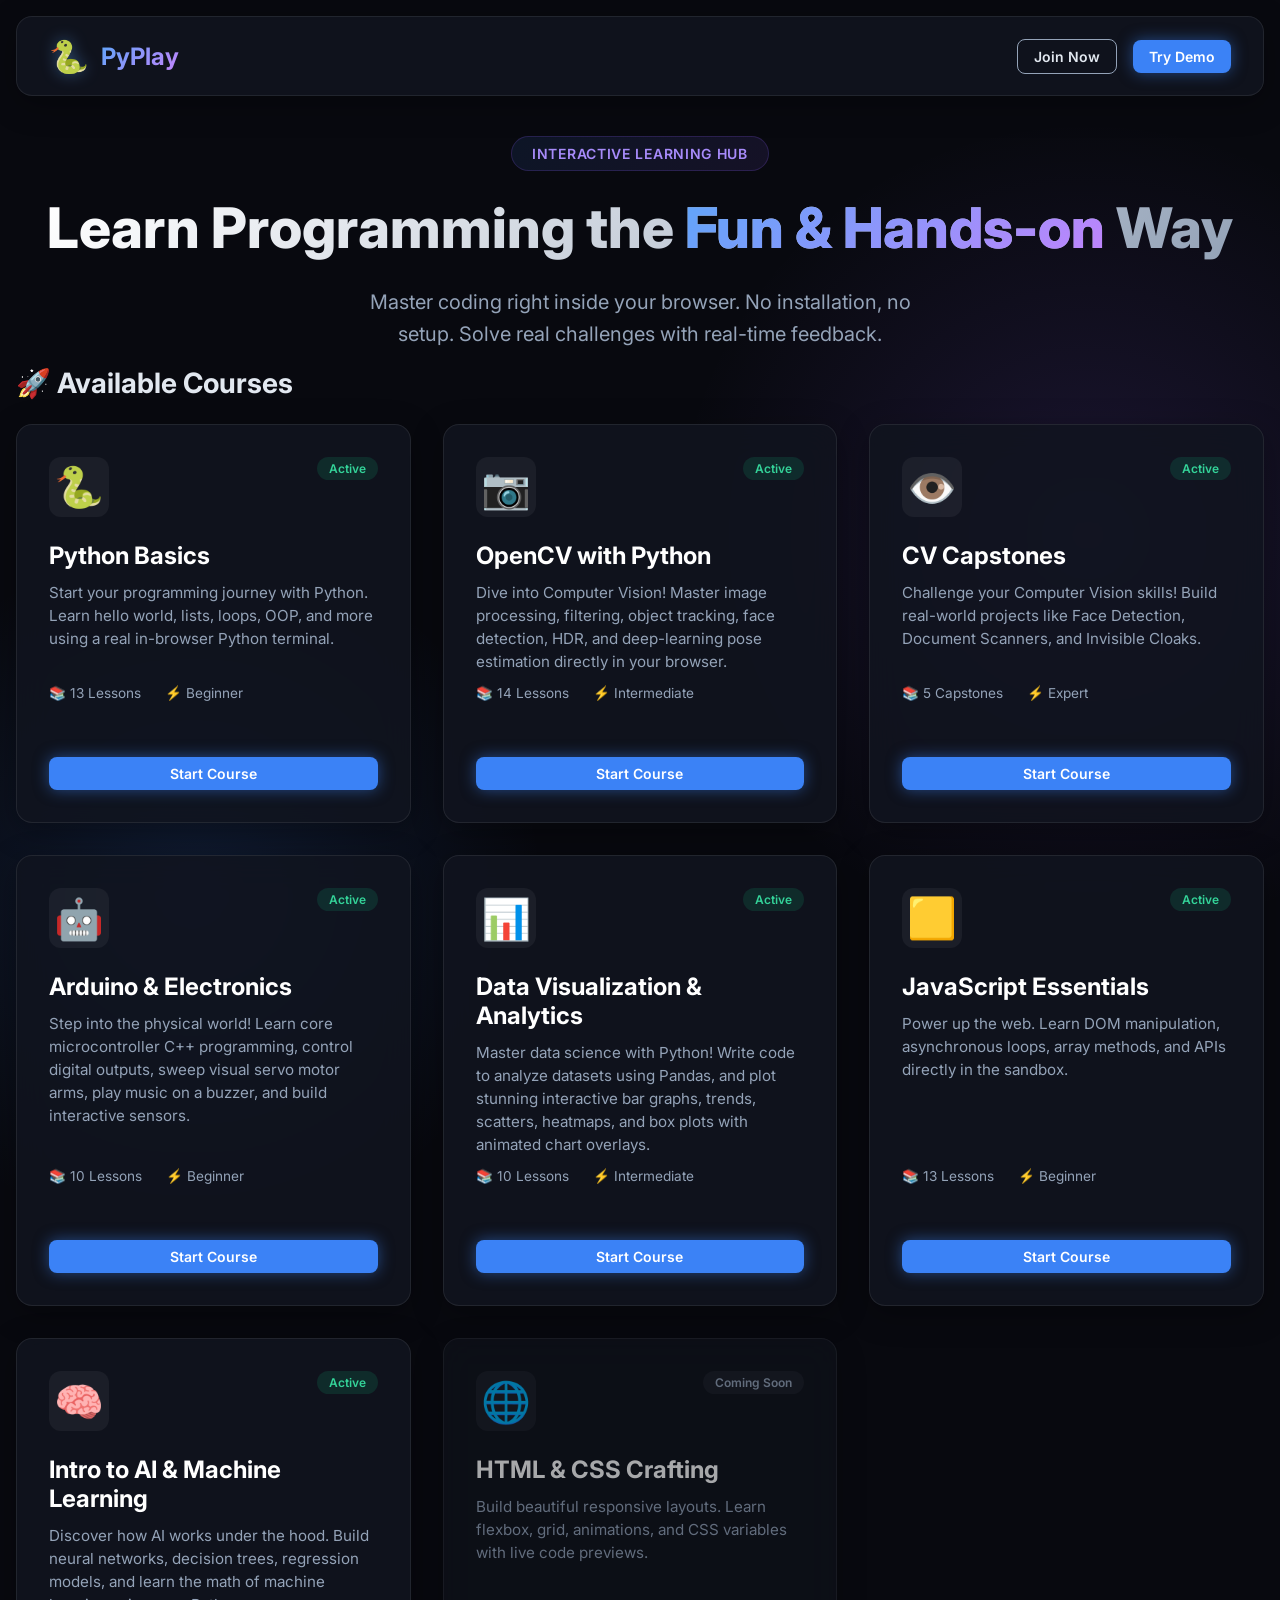
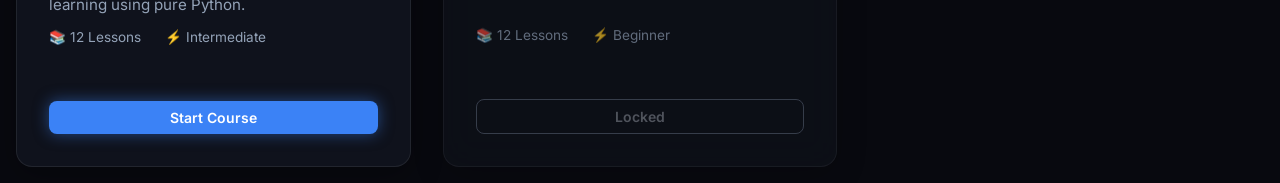
==== commit b35d4e6e: "Update existing files" ====
--- a/admin.html
+++ b/admin.html
@@ -180,8 +180,7 @@
         }
 
         .user-avatar-small {
-            width: 32px;
-            height: 32px;
+            width: 50px; height: 50px;
             border-radius: 50%;
             background: rgba(255,255,255,0.05);
             display: flex;
@@ -228,7 +227,7 @@
         <header class="glass-panel header">
             <div style="display: flex; align-items: center; gap: 1.5rem;">
                 <a href="index.html" class="logo">
-                    <div class="logo-icon">🐍</div>
+                    <img src="image/app_logo.png" alt="Logo" class="logo-icon" style="width: 50px; height: 50px; object-fit: contain; border-radius: 50%;">
                     <h1>PyPlay</h1>
                 </a>
                 
@@ -296,10 +295,13 @@
                             <option value="all">All Courses</option>
                             <option value="python">Completed Python</option>
                             <option value="opencv">Completed OpenCV</option>
+                            <option value="cvcapstone">Completed CV Capstones</option>
                             <option value="arduino">Completed Arduino</option>
                             <option value="datavis">Completed DataVis</option>
+                            <option value="dataviscapstone">Completed Data Analytic Capstones</option>
                             <option value="javascript">Completed JavaScript</option>
                             <option value="ai">Completed AI & ML</option>
+                            <option value="robotics">Completed Robotics</option>
                         </select>
                         
                         <select id="filter-role" class="filter-select">
@@ -316,7 +318,7 @@
                             <tr>
                                 <th>User</th>
                                 <th>Role</th>
-                                <th>Progress (Py/CV/Ar/DV/JS/AI)</th>
+                                <th>Progress (Py/CV/CVCap/Ar/DV/DVCap/JS/AI/Rob)</th>
                                 <th>Badges</th>
                                 <th>Last Active</th>
                             </tr>
--- a/style.css
+++ b/style.css
@@ -0,0 +1,688 @@
+:root {
+    --bg-color: #08090f;
+    --panel-bg: rgba(17, 20, 31, 0.85);
+    --panel-border: rgba(255, 255, 255, 0.08);
+    --text-main: #e2e8f0;
+    --text-muted: #94a3b8;
+    --accent-primary: #3b82f6;
+    --accent-hover: #2563eb;
+    --accent-glow: rgba(59, 130, 246, 0.5);
+    --success: #10b981;
+    --success-bg: rgba(16, 185, 129, 0.1);
+    --error: #ef4444;
+    --font-ui: 'Inter', sans-serif;
+    --font-mono: 'Fira Code', monospace;
+    --glass-blur: blur(16px);
+}
+
+* {
+    margin: 0;
+    padding: 0;
+    box-sizing: border-box;
+}
+
+body {
+    font-family: var(--font-ui);
+    background-color: var(--bg-color);
+    background-image: 
+        radial-gradient(circle at 15% 50%, rgba(59, 130, 246, 0.15), transparent 25%),
+        radial-gradient(circle at 85% 30%, rgba(139, 92, 246, 0.15), transparent 25%);
+    color: var(--text-main);
+    min-height: 100vh;
+    display: flex;
+    justify-content: center;
+    overflow-x: hidden;
+}
+
+.app-container {
+    width: 100%;
+    max-width: 1600px;
+    height: 100vh;
+    display: flex;
+    flex-direction: column;
+    padding: 1rem;
+    gap: 1rem;
+}
+
+.glass-panel {
+    background: var(--panel-bg);
+    backdrop-filter: var(--glass-blur);
+    -webkit-backdrop-filter: var(--glass-blur);
+    border: 1px solid var(--panel-border);
+    border-radius: 16px;
+    box-shadow: 0 8px 32px 0 rgba(0, 0, 0, 0.3);
+}
+
+/* Header */
+.header {
+    display: flex;
+    justify-content: space-between;
+    align-items: center;
+    padding: 1rem 2rem;
+    height: 80px;
+    flex-shrink: 0;
+}
+
+.logo {
+    display: flex;
+    align-items: center;
+    gap: 0.75rem;
+    text-decoration: none;
+}
+
+.logo-icon {
+    font-size: 2rem;
+    filter: drop-shadow(0 0 8px rgba(96, 165, 250, 0.4));
+    transition: all 0.3s cubic-bezier(0.34, 1.56, 0.64, 1);
+}
+
+.logo:hover .logo-icon {
+    transform: scale(1.1) rotate(4deg);
+    filter: drop-shadow(0 0 14px rgba(192, 132, 252, 0.65));
+}
+
+.logo h1 {
+    font-size: 1.5rem;
+    font-weight: 700;
+    background: linear-gradient(135deg, #60a5fa, #c084fc);
+    -webkit-background-clip: text;
+    -webkit-text-fill-color: transparent;
+}
+
+/* Progress Bar */
+.progress-container {
+    display: flex;
+    flex-direction: column;
+    align-items: center;
+    gap: 0.5rem;
+    width: 300px;
+}
+
+.progress-text {
+    font-size: 0.875rem;
+    color: var(--text-muted);
+    font-weight: 500;
+}
+
+.progress-bar-bg {
+    width: 100%;
+    height: 8px;
+    background: rgba(255, 255, 255, 0.1);
+    border-radius: 999px;
+    overflow: hidden;
+}
+
+.progress-bar-fill {
+    height: 100%;
+    background: linear-gradient(90deg, #3b82f6, #8b5cf6);
+    width: 0%;
+    transition: width 0.5s ease;
+}
+
+/* Buttons */
+.controls {
+    display: flex;
+    gap: 1rem;
+}
+
+.btn {
+    padding: 0.5rem 1rem;
+    border-radius: 8px;
+    font-weight: 600;
+    font-family: var(--font-ui);
+    cursor: pointer;
+    transition: all 0.2s ease;
+    border: none;
+    font-size: 0.875rem;
+    display: flex;
+    align-items: center;
+    gap: 0.5rem;
+    text-decoration: none;
+}
+
+.btn:disabled {
+    opacity: 0.5;
+    cursor: not-allowed;
+}
+
+.btn-primary {
+    background: var(--accent-primary);
+    color: white;
+    box-shadow: 0 0 15px var(--accent-glow);
+}
+
+.btn-primary:not(:disabled):hover {
+    background: var(--accent-hover);
+    transform: translateY(-1px);
+}
+
+.btn-outline {
+    background: transparent;
+    border: 1px solid var(--text-muted);
+    color: var(--text-main);
+}
+
+.btn-outline:not(:disabled):hover {
+    background: rgba(255, 255, 255, 0.1);
+}
+
+.btn-run {
+    background: var(--success);
+    color: white;
+    box-shadow: 0 0 15px rgba(16, 185, 129, 0.3);
+}
+
+.btn-run:hover {
+    background: #059669;
+    transform: translateY(-1px);
+}
+
+.btn-clear {
+    background: transparent;
+    color: var(--text-muted);
+    font-size: 0.75rem;
+    padding: 0.25rem 0.5rem;
+}
+.btn-clear:hover {
+    color: var(--text-main);
+}
+
+/* Main Workspace */
+.main-workspace {
+    display: flex;
+    gap: 1rem;
+    height: calc(100vh - 120px); /* 100vh - header height - gaps */
+}
+
+/* Left Panel: Instructions */
+.instruction-panel {
+    flex: 1;
+    padding: 2rem;
+    overflow-y: auto;
+    display: flex;
+    flex-direction: column;
+}
+
+.lesson-content {
+    display: flex;
+    flex-direction: column;
+    gap: 1.5rem;
+}
+
+.lesson-title {
+    font-size: 1.8rem;
+    font-weight: 700;
+}
+
+.badges {
+    display: flex;
+    gap: 0.5rem;
+}
+
+.badge {
+    padding: 0.25rem 0.75rem;
+    border-radius: 999px;
+    font-size: 0.75rem;
+    font-weight: 600;
+    text-transform: uppercase;
+    letter-spacing: 0.05em;
+}
+
+.badge-difficulty {
+    background: rgba(59, 130, 246, 0.2);
+    color: #93c5fd;
+}
+
+.badge-topic {
+    background: rgba(139, 92, 246, 0.2);
+    color: #c4b5fd;
+}
+
+.lesson-section h3 {
+    font-size: 1.1rem;
+    color: var(--text-main);
+    margin-bottom: 0.75rem;
+    display: flex;
+    align-items: center;
+    gap: 0.5rem;
+}
+
+.lesson-section p {
+    color: var(--text-muted);
+    line-height: 1.6;
+    font-size: 0.95rem;
+}
+
+.example-code {
+    display: block;
+    background: rgba(0, 0, 0, 0.3);
+    padding: 1rem;
+    border-radius: 8px;
+    font-family: var(--font-mono);
+    color: #a78bfa;
+    font-size: 0.9rem;
+    border: 1px solid rgba(255, 255, 255, 0.05);
+    white-space: pre-wrap;
+}
+
+.task-section {
+    background: rgba(255, 255, 255, 0.03);
+    padding: 1.5rem;
+    border-radius: 12px;
+    border: 1px solid rgba(255, 255, 255, 0.05);
+}
+
+.success-message {
+    background: var(--success-bg);
+    border: 1px solid var(--success);
+    color: var(--success);
+    padding: 1rem;
+    border-radius: 8px;
+    font-weight: 500;
+    text-align: center;
+    animation: fadeIn 0.3s ease;
+}
+
+.hidden {
+    display: none !important;
+}
+
+@keyframes fadeIn {
+    from { opacity: 0; transform: translateY(10px); }
+    to { opacity: 1; transform: translateY(0); }
+}
+
+/* Right Panel: Editor & Output */
+.editor-panel {
+    flex: 1.2;
+    display: flex;
+    flex-direction: column;
+    gap: 1rem;
+}
+
+.editor-wrapper {
+    flex: 2;
+    display: flex;
+    flex-direction: column;
+    overflow: hidden;
+}
+
+.output-wrapper {
+    flex: 1;
+    display: flex;
+    flex-direction: column;
+    overflow: hidden;
+}
+
+.panel-header {
+    display: flex;
+    justify-content: space-between;
+    align-items: center;
+    padding: 0.75rem 1rem;
+    background: rgba(0, 0, 0, 0.2);
+    border-bottom: 1px solid var(--panel-border);
+}
+
+.tab {
+    font-size: 0.875rem;
+    font-family: var(--font-mono);
+    color: var(--text-muted);
+}
+
+.tab.active {
+    color: var(--text-main);
+    position: relative;
+}
+
+.tab.active::after {
+    content: '';
+    position: absolute;
+    bottom: -13px;
+    left: 0;
+    width: 100%;
+    height: 2px;
+    background: var(--accent-primary);
+}
+
+.editor-container {
+    flex: 1;
+    position: relative;
+    overflow: hidden;
+}
+
+/* Override CodeMirror Defaults */
+.CodeMirror {
+    position: absolute;
+    top: 0;
+    left: 0;
+    width: 100%;
+    height: 100%;
+    font-family: var(--font-mono);
+    font-size: 14px;
+    background: transparent !important;
+}
+
+.CodeMirror-gutters {
+    background: transparent !important;
+    border-right: 1px solid var(--panel-border) !important;
+}
+
+.terminal-container {
+    flex: 1;
+    padding: 1rem;
+    background: #000;
+    overflow-y: auto;
+}
+
+.terminal-output {
+    font-family: var(--font-mono);
+    font-size: 0.875rem;
+    color: #e2e8f0;
+    white-space: pre-wrap;
+    word-wrap: break-word;
+    line-height: 1.5;
+}
+
+.terminal-error {
+    color: var(--error);
+}
+
+/* -------------------------------------------------------------
+   Homepage / Hub Styles
+------------------------------------------------------------- */
+.homepage-container {
+    max-width: 1200px;
+    width: 100%;
+    margin: 0 auto;
+    padding: 3rem 1.5rem;
+    display: flex;
+    flex-direction: column;
+    gap: 4rem;
+}
+
+.hero-section {
+    text-align: center;
+    display: flex;
+    flex-direction: column;
+    align-items: center;
+    gap: 1.5rem;
+    animation: fadeIn 0.8s ease;
+}
+
+.hero-badge {
+    background: linear-gradient(135deg, rgba(59, 130, 246, 0.1), rgba(139, 92, 246, 0.1));
+    border: 1px solid rgba(139, 92, 246, 0.2);
+    padding: 0.5rem 1.25rem;
+    border-radius: 999px;
+    font-size: 0.875rem;
+    color: #a78bfa;
+    font-weight: 600;
+    letter-spacing: 0.05em;
+    text-transform: uppercase;
+}
+
+.hero-section h1 {
+    font-size: 3.5rem;
+    font-weight: 800;
+    line-height: 1.2;
+    background: linear-gradient(135deg, #ffffff, #94a3b8);
+    -webkit-background-clip: text;
+    -webkit-text-fill-color: transparent;
+}
+
+.hero-section h1 span {
+    background: linear-gradient(135deg, #60a5fa, #c084fc);
+    -webkit-background-clip: text;
+    -webkit-text-fill-color: transparent;
+}
+
+.hero-section p {
+    font-size: 1.25rem;
+    color: var(--text-muted);
+    max-width: 600px;
+    line-height: 1.6;
+}
+
+/* Course Grid */
+.course-grid-title {
+    font-size: 1.75rem;
+    font-weight: 700;
+    margin-bottom: 1.5rem;
+    display: flex;
+    align-items: center;
+    gap: 0.75rem;
+}
+
+.course-grid {
+    display: grid;
+    grid-template-columns: repeat(auto-fill, minmax(320px, 1fr));
+    gap: 2rem;
+}
+
+.course-card {
+    display: flex;
+    flex-direction: column;
+    justify-content: space-between;
+    height: 100%;
+    min-height: 380px;
+    padding: 2rem;
+    transition: all 0.3s cubic-bezier(0.4, 0, 0.2, 1);
+    position: relative;
+    overflow: hidden;
+}
+
+.course-card::before {
+    content: '';
+    position: absolute;
+    top: 0;
+    left: 0;
+    width: 100%;
+    height: 4px;
+    background: linear-gradient(90deg, #3b82f6, #8b5cf6);
+    opacity: 0;
+    transition: opacity 0.3s ease;
+}
+
+.course-card:hover {
+    transform: translateY(-8px);
+    border-color: rgba(139, 92, 246, 0.3);
+    box-shadow: 0 12px 40px 0 rgba(139, 92, 246, 0.15);
+}
+
+.course-card:hover::before {
+    opacity: 1;
+}
+
+.course-header {
+    display: flex;
+    justify-content: space-between;
+    align-items: flex-start;
+    margin-bottom: 1.5rem;
+}
+
+.course-icon {
+    font-size: 2.5rem;
+    background: rgba(255, 255, 255, 0.05);
+    width: 60px;
+    height: 60px;
+    display: flex;
+    align-items: center;
+    justify-content: center;
+    border-radius: 12px;
+}
+
+.status-badge {
+    padding: 0.25rem 0.75rem;
+    border-radius: 999px;
+    font-size: 0.75rem;
+    font-weight: 600;
+}
+
+.status-active {
+    background: rgba(16, 185, 129, 0.15);
+    color: #34d399;
+}
+
+.status-locked {
+    background: rgba(255, 255, 255, 0.05);
+    color: var(--text-muted);
+}
+
+.course-body {
+    flex-grow: 1;
+    display: flex;
+    flex-direction: column;
+    gap: 0.75rem;
+    margin-bottom: 2rem;
+}
+
+.course-title {
+    font-size: 1.5rem;
+    font-weight: 700;
+    color: #ffffff;
+}
+
+.course-description {
+    font-size: 0.95rem;
+    color: var(--text-muted);
+    line-height: 1.5;
+}
+
+.course-meta {
+    display: flex;
+    gap: 1.5rem;
+    font-size: 0.85rem;
+    color: var(--text-muted);
+    margin-top: auto;
+}
+
+.course-meta span {
+    display: flex;
+    align-items: center;
+    gap: 0.35rem;
+}
+
+.course-card.locked {
+    opacity: 0.65;
+}
+
+.course-card.locked:hover {
+    transform: none;
+    border-color: var(--panel-border);
+    box-shadow: 0 8px 32px 0 rgba(0, 0, 0, 0.3);
+}
+
+.course-card.locked:hover::before {
+    opacity: 0;
+}
+
+/* -------------------------------------------------------------
+   Scrollbar & Responsive
+------------------------------------------------------------- */
+::-webkit-scrollbar {
+    width: 8px;
+    height: 8px;
+}
+
+::-webkit-scrollbar-track {
+    background: transparent;
+}
+
+::-webkit-scrollbar-thumb {
+    background: rgba(255, 255, 255, 0.1);
+    border-radius: 4px;
+}
+
+::-webkit-scrollbar-thumb:hover {
+    background: rgba(255, 255, 255, 0.2);
+}
+
+@media (max-width: 1024px) {
+    .main-workspace {
+        flex-direction: column;
+        overflow-y: auto;
+        height: auto;
+    }
+    
+    .instruction-panel, .editor-panel {
+        flex: none;
+        height: auto;
+    }
+    
+    .editor-wrapper {
+        height: 400px;
+    }
+    
+    .output-wrapper {
+        height: 250px;
+    }
+}
+
+.account-card:hover {
+    background: rgba(255, 255, 255, 0.08) !important;
+    border-color: var(--accent-primary) !important;
+    transform: translateY(-2px);
+    box-shadow: 0 4px 15px rgba(59, 130, 246, 0.15);
+}
+
+/* Premium Stepped Progress Bar Styles */
+.progress-steps-container {
+    display: flex;
+    gap: 6px;
+    width: 100%;
+    align-items: center;
+    margin-top: 4px;
+}
+
+.progress-step-pill {
+    flex: 1;
+    height: 8px;
+    background: rgba(255, 255, 255, 0.08);
+    border-radius: 4px;
+    transition: all 0.3s cubic-bezier(0.4, 0, 0.2, 1);
+    position: relative;
+    cursor: pointer;
+}
+
+.progress-step-pill.completed {
+    background: var(--success);
+    box-shadow: 0 0 8px rgba(16, 185, 129, 0.3);
+}
+
+.progress-step-pill.active {
+    background: var(--accent-primary);
+    box-shadow: 0 0 12px var(--accent-glow);
+    transform: scaleY(1.2);
+}
+
+.progress-step-pill.locked {
+    background: rgba(255, 255, 255, 0.03);
+    cursor: not-allowed;
+}
+
+/* Tooltip on hover */
+.progress-step-pill::after {
+    content: attr(data-tooltip);
+    position: absolute;
+    bottom: -32px;
+    left: 50%;
+    transform: translateX(-50%) translateY(5px);
+    background: rgba(15, 23, 42, 0.95);
+    border: 1px solid rgba(255, 255, 255, 0.08);
+    color: #fff;
+    padding: 4px 8px;
+    border-radius: 4px;
+    font-size: 0.75rem;
+    font-family: var(--font-ui);
+    white-space: nowrap;
+    opacity: 0;
+    pointer-events: none;
+    transition: all 0.2s ease;
+    z-index: 100;
+}
+
+.progress-step-pill:hover::after {
+    opacity: 1;
+    transform: translateX(-50%) translateY(0);
+}
+
